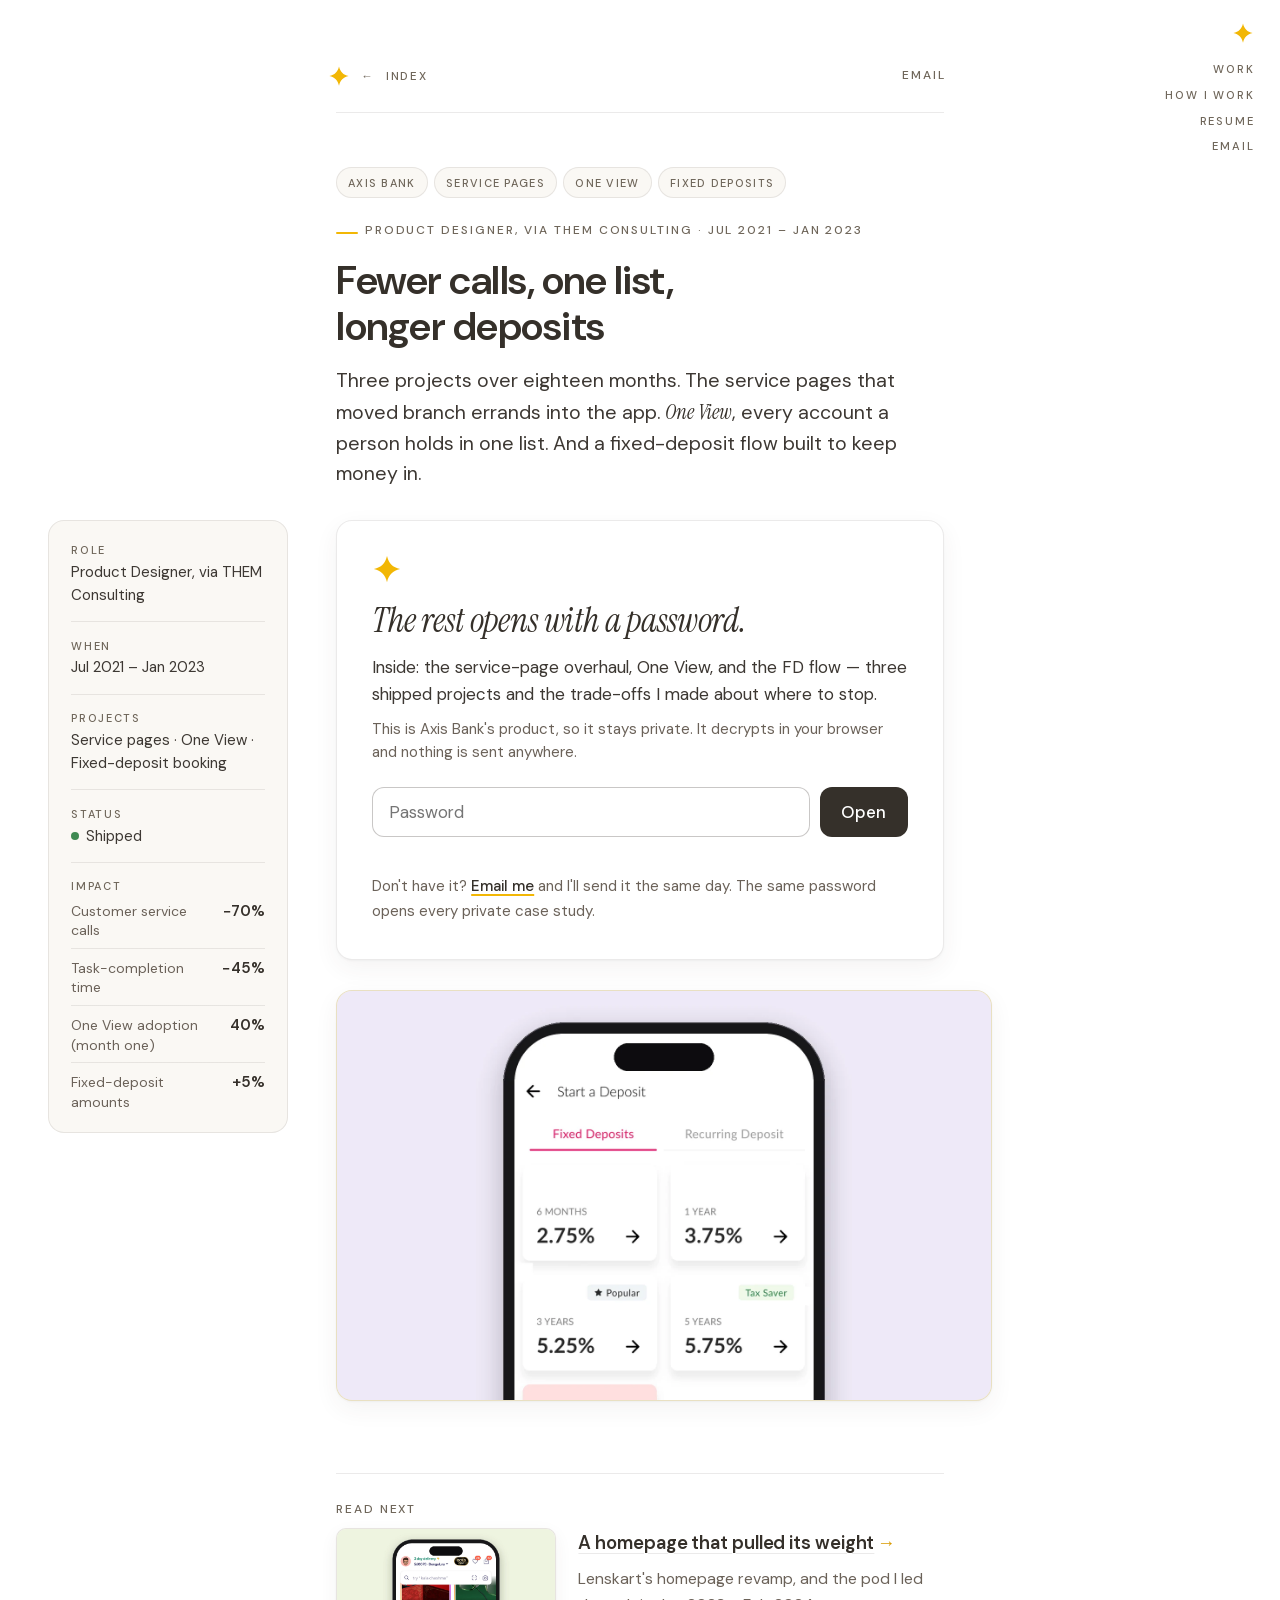
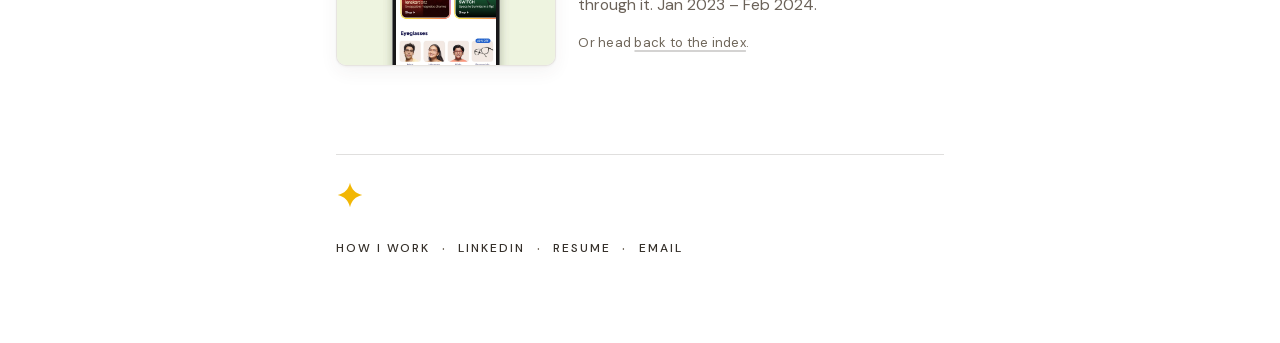
==== axis/index.html @ 560cddb4 "IL TakeCare v7: order problem → map → card → home → testing → outcome; calls and the menu moves as t" ====
<!DOCTYPE html>
<html lang="en" class="locked">
<head>
<meta charset="utf-8">
<meta name="viewport" content="width=device-width, initial-scale=1">
<title>Fewer calls, one list, longer deposits — Avantika Pidiha</title>
<meta name="description" content="Three projects on Axis Bank's mobile app — a case study by Avantika Pidiha. Shared on request.">
<meta name="theme-color" content="#ffffff" media="(prefers-color-scheme: light)">
<meta name="theme-color" content="#17140f" media="(prefers-color-scheme: dark)">
<link rel="canonical" href="https://www.avantikapidiha.com/axis/">
<!-- Gated pages keep noindex for good: private work should never be indexed, snippet or otherwise -->
<meta name="robots" content="noindex, nofollow">
<meta property="og:type" content="article">
<meta property="og:url" content="https://www.avantikapidiha.com/axis/">
<meta property="og:title" content="Fewer calls, one list, longer deposits — Avantika Pidiha">
<meta property="og:description" content="Three projects on Axis Bank's mobile app — a case study by Avantika Pidiha. Shared on request.">
<meta property="og:image" content="https://www.avantikapidiha.com/assets/og.jpg">
<meta property="og:image:width" content="1200">
<meta property="og:image:height" content="630">
<meta property="og:image:type" content="image/jpeg">
<meta property="og:image:alt" content="Avantika Pidiha — Founding Product Designer at OverseeAI">
<meta name="twitter:image" content="https://www.avantikapidiha.com/assets/og.jpg">
<meta name="twitter:image:alt" content="Avantika Pidiha — Founding Product Designer at OverseeAI">
<meta name="twitter:card" content="summary_large_image">
<link rel="icon" type="image/svg+xml" href="../assets/mark.svg">
<link rel="apple-touch-icon" href="../assets/apple-touch-icon.png">
<link rel="manifest" href="../site.webmanifest">
<link rel="preload" href="../fonts/instrumentserif-italic-latin.woff2" as="font" type="font/woff2" crossorigin>
<link rel="preload" href="../fonts/dmsans-var-latin.woff2" as="font" type="font/woff2" crossorigin>
<style>
  @font-face { font-family: 'DM Sans'; font-style: italic; font-weight: 400; font-display: swap; src: url(../fonts/dmsans-italic-var-latin-ext.woff2) format('woff2'); unicode-range: U+0100-02BA, U+02BD-02C5, U+02C7-02CC, U+02CE-02D7, U+02DD-02FF, U+0304, U+0308, U+0329, U+1D00-1DBF, U+1E00-1E9F, U+1EF2-1EFF, U+2020, U+20A0-20AB, U+20AD-20C0, U+2113, U+2C60-2C7F, U+A720-A7FF; }
  @font-face { font-family: 'DM Sans'; font-style: italic; font-weight: 400; font-display: swap; src: url(../fonts/dmsans-italic-var-latin.woff2) format('woff2'); unicode-range: U+0000-00FF, U+0131, U+0152-0153, U+02BB-02BC, U+02C6, U+02DA, U+02DC, U+0304, U+0308, U+0329, U+2000-206F, U+20AC, U+2122, U+2191, U+2193, U+2212, U+2215, U+FEFF, U+FFFD; }
  @font-face { font-family: 'DM Sans'; font-style: normal; font-weight: 400 600; font-display: swap; src: url(../fonts/dmsans-var-latin-ext.woff2) format('woff2'); unicode-range: U+0100-02BA, U+02BD-02C5, U+02C7-02CC, U+02CE-02D7, U+02DD-02FF, U+0304, U+0308, U+0329, U+1D00-1DBF, U+1E00-1E9F, U+1EF2-1EFF, U+2020, U+20A0-20AB, U+20AD-20C0, U+2113, U+2C60-2C7F, U+A720-A7FF; }
  @font-face { font-family: 'DM Sans'; font-style: normal; font-weight: 400 600; font-display: swap; src: url(../fonts/dmsans-var-latin.woff2) format('woff2'); unicode-range: U+0000-00FF, U+0131, U+0152-0153, U+02BB-02BC, U+02C6, U+02DA, U+02DC, U+0304, U+0308, U+0329, U+2000-206F, U+20AC, U+2122, U+2191, U+2193, U+2212, U+2215, U+FEFF, U+FFFD; }
  @font-face { font-family: 'Instrument Serif'; font-style: italic; font-weight: 400; font-display: swap; src: url(../fonts/instrumentserif-italic-latin-ext.woff2) format('woff2'); unicode-range: U+0100-02BA, U+02BD-02C5, U+02C7-02CC, U+02CE-02D7, U+02DD-02FF, U+0304, U+0308, U+0329, U+1D00-1DBF, U+1E00-1E9F, U+1EF2-1EFF, U+2020, U+20A0-20AB, U+20AD-20C0, U+2113, U+2C60-2C7F, U+A720-A7FF; }
  @font-face { font-family: 'Instrument Serif'; font-style: italic; font-weight: 400; font-display: swap; src: url(../fonts/instrumentserif-italic-latin.woff2) format('woff2'); unicode-range: U+0000-00FF, U+0131, U+0152-0153, U+02BB-02BC, U+02C6, U+02DA, U+02DC, U+0304, U+0308, U+0329, U+2000-206F, U+20AC, U+2122, U+2191, U+2193, U+2212, U+2215, U+FEFF, U+FFFD; }
</style>
<style>
  /* ————————————————————————————————
     Case-study page template — one file for every case page.
     Same register as the landing page: white ground, DM Sans
     everywhere, Instrument Serif for the name alone, one yellow
     accent system, mobile-first, a 68rem desktop enhancement
     and an 80rem one that hangs the meta card in the margin.
     Gated pages: <main> arrives encrypted (tools/encrypt-page.mjs)
     and is injected after the password unlocks it. Public pages:
     the same file with the gate stripped at build time.
     ———————————————————————————————— */
  :root {
    --paper:  #ffffff;
    --ink:    #3d3833;   /* 11.6:1 */
    --strong: #35302a;   /* 13.1:1 */
    --soft:   #6b6259;   /* 6.0:1 */
    --faint:  #6f665a;   /* 5.6:1 */
    /* The accent is YELLOW, and yellow is a FILL (2026-09-17). At 1.8:1 on
       white it never carries text and never sits under white text: ink does
       the reading, yellow does the marking. Same tokens as the landing page. */
    --sun:      #f2b705; /* sunflower — marks only: sparkle, rules, underlines, dots */
    --sun-fill: #f7cf3d; /* the fill under an ink label — chips, pointer tag */
    --sun-deep: #d99a00; /* deep end — hovers and small glyphs; still never text */
    --on-sun:   #35302a; /* the label on a yellow fill, in BOTH themes — 8.7:1 */
    --accent:   #35302a; /* link text is ink; the yellow lives in the underline */
    --alert:    #a5371b; /* the one red: a wrong password, a dropped step — 6.3:1 */
    --butter: #fdf4d2;   /* the accent's own wash — the default callout */
    --sage:   #e5f2e0;
    --blush:  #fdeee3;   /* a peach now, not a pink */
    --lavender: #eeeaf8;
    --sand:   #f4efe6;   /* oat (was undefined here; the fourth triad mark used it) */
    --mint:   #e4f4ee;
    --sky:    #e6eef6;
    --hairline: rgb(61 56 51 / 0.16);
    --hairline-soft: rgb(61 56 51 / 0.09);
    /* card surfaces (2026-09-10 UI pass). The reference this was cut against
       puts white cards on a cream ground; the ground here stays white, so the
       relationship is inverted — warm cards on white — which keeps her
       identity and still lets every card read as an object. */
    --surface: #faf8f4;
    --surface-line: rgb(61 56 51 / 0.10);
    --lift: 0 1px 2px rgb(61 56 51 / 0.04), 0 8px 24px rgb(61 56 51 / 0.06);
    --display: "Instrument Serif", "Iowan Old Style", Georgia, serif;
    --measure: 38rem;
    --radius: 16px;
  }
  * { margin: 0; padding: 0; box-sizing: border-box; }
  html { -webkit-text-size-adjust: 100%; text-size-adjust: 100%; scroll-behavior: smooth; }
  body {
    background: var(--paper);
    color: var(--ink);
    font-family: "DM Sans", -apple-system, "Helvetica Neue", Arial, sans-serif;
    font-optical-sizing: auto;
    font-size: 1.0625rem;
    line-height: 1.65;
    font-kerning: normal;
    font-variant-ligatures: common-ligatures;
    hanging-punctuation: first last;
    -webkit-font-smoothing: antialiased;
    text-rendering: optimizeLegibility;
  }
  ::selection { background: #fbe7a1; color: var(--strong); }
  .page { max-width: calc(var(--measure) + 3rem); margin-inline: auto; padding-inline: 1.5rem; }
  p, li, dd, figcaption, blockquote { text-wrap: pretty; }

  a {
    color: var(--accent);
    text-decoration: underline;
    text-decoration-thickness: 2px;
    text-decoration-color: var(--sun);
    text-underline-offset: 0.2em;
    transition: text-decoration-color 150ms ease-out;
  }
  a:hover { text-decoration-color: var(--sun-deep); }
  /* in running prose a link is ink like its sentence, so weight is its second
     cue (the underline alone is 1.8:1); hovering lays a marker band under it */
  #cs p a, #cs li a, #teaser p a { font-weight: 500; border-radius: 2px; transition: text-decoration-color 150ms ease-out, background-color 150ms ease-out; }
  #cs p a:hover, #cs li a:hover, #teaser p a:hover { background-color: var(--butter); }
  :focus-visible { outline: 2px solid var(--ink); outline-offset: 3px; border-radius: 2px; text-decoration: none; }

  /* ——— Top bar: the way back — sparkle mark + a small caps hint ——— */
  .top {
    display: flex; justify-content: space-between; align-items: center; gap: 1rem;
    padding-top: clamp(1.25rem, 4vh, 2.4rem);
    padding-bottom: 0.9rem;
    border-bottom: 1px solid var(--surface-line);
  }
  .home {
    display: inline-flex; align-items: center; gap: 0.7rem;
    padding: 0.65rem 0.5rem 0.65rem 0;   /* 44px tap target on phones */
    margin-left: -0.5rem;                 /* keep visual alignment despite padding */
    color: var(--faint); text-decoration: none;
    font-size: 0.72rem; font-weight: 500; letter-spacing: 0.16em; text-transform: uppercase;
    transition: color 150ms ease-out;
  }
  .home:hover { color: var(--accent); }
  .home .mark { width: 22px; height: 22px; color: var(--sun); display: inline-block; transition: transform 250ms cubic-bezier(0.23, 1, 0.32, 1); }
  .home .mark svg { display: block; width: 100%; height: 100%; }
  .home:hover .mark { transform: rotate(-20deg) scale(1.1); }
  .home .arrow { display: inline-block; transition: transform 200ms cubic-bezier(0.23, 1, 0.32, 1); }
  .home:hover .arrow { transform: translateX(-3px); }
  .caps, .site-nav a, .kicker, dt, .tag, .label {
    font-size: 0.75rem; font-weight: 500; letter-spacing: 0.16em; text-transform: uppercase; color: var(--faint);
  }
  .site-nav { display: flex; align-items: center; column-gap: 0.85rem; flex-wrap: wrap; }
  .site-nav a {
    display: inline-flex; align-items: center; min-height: 44px; padding-inline: 0.3rem;
    margin-inline: -0.3rem calc(-0.3rem - 0.16em);
    text-decoration: underline; text-decoration-color: transparent; text-decoration-thickness: 1px; text-underline-offset: 0.25em;
    color: var(--faint);
  }
  .site-nav a:hover { text-decoration-color: var(--accent); color: var(--accent); }
  .site-nav .sep { color: var(--faint); user-select: none; }

  /* ——— Gate: the door. First thing in the column under the dek, white on the
     paper so it reads as the one actionable object on a locked page. It says
     what's inside, why it's locked, and takes the password — nothing else.
     (Stripped from public builds.) ——— */
  #gate {
    margin: 1.9rem 0 0;
    padding: 2.1rem 2.2rem 2.2rem;
    border: 1px solid var(--surface-line); border-radius: var(--radius);
    background: #fff;
    box-shadow: var(--lift);
    text-align: left;
  }
  #gate .mark { width: 30px; height: 30px; color: var(--sun); display: block; margin-bottom: 1.1rem; }
  #gate .mark svg { display: block; width: 100%; height: 100%; }
  #gate h2 {
    font-family: var(--display);
    font-style: italic;
    font-weight: 400;
    font-size: clamp(1.7rem, 1.15rem + 2.1vw, 2.15rem);
    line-height: 1.08;
    color: var(--strong);
    letter-spacing: -0.005em;
    text-wrap: balance;
  }
  #gate .inside { margin-top: 0.95rem; color: var(--ink); font-size: 1.0625rem; line-height: 1.55; }
  #gate .why { margin-top: 0.7rem; color: var(--soft); font-size: 0.9375rem; line-height: 1.5; }
  #gate form { display: flex; gap: 0.6rem; margin-top: 1.5rem; }
  #gate label { position: absolute; width: 1px; height: 1px; overflow: hidden; clip: rect(0 0 0 0); }
  #gate input {
    flex: 1 1 auto; min-width: 0; min-height: 50px; padding: 0.55rem 1rem;
    font: inherit; color: var(--strong); background: #fff;
    border: 1px solid rgb(61 56 51 / 0.28); border-radius: 12px;
    transition: border-color 150ms ease-out;
  }
  #gate input:hover { border-color: rgb(61 56 51 / 0.45); }
  #gate input:focus-visible { outline: 2px solid var(--ink); outline-offset: 2px; border-color: transparent; }
  #gate input[aria-invalid="true"] { border-color: var(--alert); }
  #gate button {
    min-height: 50px; padding-inline: 1.35rem; border: 0; border-radius: 12px;
    font: inherit; font-weight: 500; color: #fff; background: var(--strong);
    transition: background-color 150ms ease-out, transform 200ms cubic-bezier(0.23, 1, 0.32, 1);
  }
  #gate button:hover { background: var(--sun-fill); color: var(--on-sun); }
  #gate button:active { transform: scale(0.97); }
  #gate button[disabled] { opacity: 0.6; }
  #gate .msg { min-height: 1.4em; margin-top: 0.5rem; font-size: 0.9375rem; color: var(--soft); }
  #gate .msg.err { color: var(--alert); }
  #gate .ask { margin-top: 0.5rem; font-size: 0.9375rem; color: var(--soft); }
  .locked #cs { display: none; }
  html:not(.locked) #gate { display: none; }
  noscript p { margin-top: 1rem; }

  /* ——— Case-study content ——— */
  #cs { margin-top: clamp(2.5rem, 8vh, 4.5rem); }
  .hero .kicker { display: block; margin-bottom: 1rem; }
  .hero h1 {
    font-size: clamp(1.75rem, 1.15rem + 2.6vw, 2.5rem);
    font-weight: 600; line-height: 1.15; letter-spacing: -0.012em; color: var(--strong);
    max-width: 22ch;
  }
  .hero .dek { margin-top: 1.1rem; font-size: 1.15em; line-height: 1.55; }
  .hero .dek + p { margin-top: 0.9rem; }
  .tags { display: flex; flex-wrap: wrap; gap: 0.4rem; margin-bottom: 1rem; }
  .tags .tag {
    display: inline-block; padding: 0.34rem 0.68rem 0.3rem; border-radius: 999px;
    background: var(--surface); border: 1px solid var(--surface-line);
    letter-spacing: 0.12em; font-size: 0.6875rem;
  }

  /* the cover: the same artifact card the landing page links from, so the card
     you clicked becomes the page's header image. 16:10, 1504×940, like every
     other figure on the site. */
  .cover { margin-top: 1.9rem; }
  .cover img {
    display: block; width: 100%; height: auto;
    border-radius: var(--radius); border: 1px solid var(--surface-line);
    background: var(--surface); box-shadow: var(--lift);
  }

  /* the meta card: the reference's sticky card, in our voice. Phone = a 2-col dl
     right under the hero; 80rem+ = hangs in the left margin and sticks. */
  .meta {
    margin-top: 2rem; padding: 1.35rem 1.4rem 1.25rem;
    border: 1px solid var(--surface-line); border-radius: var(--radius);
    display: grid; grid-template-columns: 1fr 1fr; gap: 1.15rem 1.4rem; font-size: 0.9375rem; line-height: 1.5;
    background: var(--surface);
  }
  .meta > div { min-width: 0; }
  .meta dt { margin-bottom: 0.32rem; font-size: 0.6875rem; letter-spacing: 0.15em; }
  .meta dd { color: var(--ink); }
  .meta .wide { grid-column: 1 / -1; }
  .meta .status::before { content: ""; display: inline-block; width: 8px; height: 8px; border-radius: 50%; background: #3f8a52; margin-right: 0.45em; vertical-align: 1px; }
  .meta .status.wip::before { background: var(--sun-deep); }
  @media (prefers-reduced-motion: no-preference) {
    /* a work-in-progress dot that breathes — the only looping animation on
       the site, and only on a page that is genuinely still moving */
    .meta .status.wip::before { animation: wip-pulse 2.6s ease-in-out infinite; }
    @keyframes wip-pulse {
      0%, 100% { transform: scale(1); opacity: 1; }
      50%      { transform: scale(1.15); opacity: 0.6; }
    }
  }
  /* the impact table: hairline rows, label left, value right — the one place
     on a case page where numbers are allowed to line up and be scanned. */
  .meta .impact { display: grid; gap: 0; }
  .meta .impact div {
    display: flex; justify-content: space-between; align-items: baseline; gap: 0.75rem;
    padding: 0.5rem 0; border-bottom: 1px solid var(--surface-line);
  }
  .meta .impact div:first-child { padding-top: 0.15rem; }
  .meta .impact div:last-child { border-bottom: 0; padding-bottom: 0; }
  .meta .impact span { color: var(--soft); font-size: 0.875rem; line-height: 1.4; }
  .meta .impact b { font-weight: 600; color: var(--strong); font-variant-numeric: tabular-nums; white-space: nowrap; }
  .meta ul { list-style: none; padding: 0; }
  .meta li + li { margin-top: 0.15rem; }

  /* the reader's grid: meta beside the body at 80rem+, stacked below it */
  .cs-grid { display: block; }
  .cs-body > section:first-child { margin-top: clamp(2.75rem, 8vh, 4rem); }

  #cs section { position: relative; margin-top: clamp(3rem, 8vh, 4.25rem); }
  #cs section > .label { display: block; margin-bottom: 0.55rem; }
  #cs h2 {
    font-size: 1.35rem; font-weight: 600; line-height: 1.25; letter-spacing: -0.008em; color: var(--strong);
    margin-bottom: 0.9rem; max-width: 30ch; text-wrap: pretty;
  }
  /* the section number sits on a small yellow chip: yellow can't be the numeral, so it is the ground under it */
  #cs h2 .num { display: inline-block; padding: 0.12em 0.42em 0.1em; margin-right: 0.6em; border-radius: 6px; background: var(--sun-fill); color: var(--on-sun); font-size: 0.72em; font-weight: 600; letter-spacing: 0.02em; vertical-align: 0.14em; font-variant-numeric: tabular-nums; }
  #cs h3 { font-size: 1.0625rem; font-weight: 600; color: var(--strong); margin: 1.8rem 0 0.35rem; }
  #cs p + p, #cs ul + p, #cs p + ul, #cs ol + p, #cs p + ol { margin-top: 1em; }
  #cs figure + p, #cs figure + h3, #cs dl + p, #cs .compare + p, #cs .card + p, #cs .triad + p, #cs .flow + p, #cs .quotes + p, #cs .ifthen + p, #cs .funnel + p, #cs .counts + p, #cs .callout + p, #cs .baseline + p, #cs .demo + p { margin-top: 1.6rem; }
  #cs p + .baseline, #cs p + .flow, #cs p + .quotes, #cs p + .ifthen, #cs p + dl, #cs p + .compare { margin-top: 1.4rem; }
  #cs p + .callout { margin-top: 1.6rem; }   /* a p.callout would otherwise take #cs p + p's 1em */
  #cs ul, #cs ol { padding-left: 1.15rem; }
  #cs li + li { margin-top: 0.35em; }
  #cs li::marker { color: var(--faint); }
  #cs strong { font-weight: 600; color: var(--strong); }
  #cs .lead { font-size: 1.15em; line-height: 1.55; color: var(--strong); }

  /* the key insight / the reframe: her blush wash, now a proper card with a
     mark on it, so the one paragraph that owns a cost looks like an object on
     the page rather than a highlighted sentence. */
  .callout {
    position: relative;
    background: var(--butter); border-radius: var(--radius);
    padding: 1.4rem 1.4rem 1.3rem; margin: 1.6rem -0.75rem 0;
    font-size: 1.0625em; line-height: 1.58; color: var(--strong);
  }
  .callout::before {
    content: ""; display: block; width: 32px; height: 32px; margin-bottom: 0.85rem;
    border-radius: 50%; background-color: #fff;
    background-image: url("data:image/svg+xml;utf8,<svg xmlns='http://www.w3.org/2000/svg' viewBox='0 0 24 24'><path d='M12 1.5 C13.4 7.4 16.6 10.6 22.5 12 C16.6 13.4 13.4 16.6 12 22.5 C10.6 16.6 7.4 13.4 1.5 12 C7.4 10.6 10.6 7.4 12 1.5 Z' fill='%23f2b705'/></svg>");
    background-size: 15px 15px; background-position: center; background-repeat: no-repeat;
  }
  .callout.sage { background: var(--sage); }
  .callout.lavender { background: var(--lavender); }
  .callout .label { display: block; margin-bottom: 0.4rem; }
  .callout .who { display: block; margin-top: 0.5rem; font-size: 0.8125rem; color: var(--soft); }

  /* cards: hairline boxes for hypotheses, triads, layers, persona */
  .card { border: 1px solid var(--surface-line); border-radius: var(--radius); padding: 1.2rem 1.3rem; margin-top: 1.4rem; background: var(--surface); }
  .card .label { display: block; margin-bottom: 0.45rem; }
  #cs .card h3 { margin: 0 0 0.4rem; }
  .card p { font-size: 1rem; }
  .card.big p { font-size: 1.15em; line-height: 1.5; color: var(--strong); }
  .card + .card { margin-top: 0.9rem; }
  .triad { display: grid; grid-template-columns: 1fr; gap: 0.9rem; margin-top: 1.4rem; }
  .triad .card { margin-top: 0; }
  .triad .card h3 { font-size: 1rem; }
  .triad .card p { font-size: 0.9375rem; line-height: 1.55; }
  /* the mark is a chip, not a dot: a 28px disc the card hangs off, the same
     move the callout makes one size up */
  .triad .mark {
    display: block; width: 28px; height: 28px; border-radius: 50%;
    background: var(--butter); margin-bottom: 0.8rem;
  }
  .triad .card:nth-child(4n+2) .mark { background: var(--sage); }
  .triad .card:nth-child(4n+3) .mark { background: var(--lavender); }
  .triad .card:nth-child(4n+4) .mark { background: var(--blush); }
  @media (min-width: 48rem) {
    .triad.quad { grid-template-columns: 1fr 1fr; }                                  /* two across */
    .triad.quad .card:last-child:nth-child(odd) { grid-column: 1 / -1; }             /* an odd last card takes the row */
  }

  /* numbers: receipts strip (outcomes) and the funnel (boxed, divided) */
  .receipts, .metrics {
    display: grid; grid-template-columns: repeat(auto-fit, minmax(7.5rem, 1fr)); gap: 1.25rem 1.5rem;
    margin-top: 1.5rem; padding-top: 1.4rem; border-top: 1px solid var(--hairline);
  }
  .receipts .n, .metrics .n, .funnel .n, .counts .n {
    display: block; font-size: 2.125rem; font-weight: 600; line-height: 1.05; letter-spacing: -0.02em; color: var(--strong);
    font-variant-numeric: tabular-nums;
  }
  .receipts .l, .metrics .l, .funnel .l, .counts .l { display: block; margin-top: 0.4rem; font-size: 0.875rem; line-height: 1.4; color: var(--soft); }
  .funnel {
    display: grid; grid-template-columns: 1fr 1fr; margin: 1.4rem 0 0; border: 1px solid var(--hairline-soft); border-radius: var(--radius); overflow: hidden;
  }
  .funnel > div { padding: 1rem 1.1rem; border-right: 1px solid var(--hairline-soft); border-bottom: 1px solid var(--hairline-soft); }
  .funnel > div:nth-child(2n) { border-right: 0; }
  .funnel .n { font-size: 1.75rem; }
  .funnel .sub { display: block; font-size: 0.75rem; color: var(--faint); margin-bottom: 0.3rem; letter-spacing: 0.08em; text-transform: uppercase; }
  .counts { display: grid; grid-template-columns: repeat(auto-fit, minmax(7rem, 1fr)); gap: 1rem 1.5rem; margin-top: 1.4rem; }
  .counts .n { font-size: 1.75rem; }
  .counts .sub { display: block; font-size: 0.8125rem; color: var(--faint); margin-bottom: 0.2rem; }

  /* quotes from research: a hairline rule, tagged ABOVE by the question asked;
     the one dissenting voice gets .against and the red rule */
  .quotes { display: grid; grid-template-columns: 1fr; gap: 1.1rem 2rem; margin-top: 1.4rem; }
  .quotes blockquote { margin: 0; padding-left: 1rem; border-left: 2px solid var(--hairline); background: none; border-radius: 0; }
  .quotes blockquote p { font-size: 0.9375rem; line-height: 1.5; color: var(--ink); }
  .quotes blockquote p::before { content: "“"; color: inherit; }
  .quotes blockquote p::after { content: "”"; color: inherit; }
  .quotes .asked { display: block; margin-bottom: 0.3rem; letter-spacing: 0.12em; }
  .quotes .against { border-left-color: var(--alert); }
  .quotes cite { display: block; margin-top: 0.5rem; font-style: normal; font-size: 0.8125rem; color: var(--soft); }

  /* the problem's input numbers: visibly quieter than outcomes */
  .baseline { display: grid; grid-template-columns: repeat(3, 1fr); gap: 0.75rem 1rem; margin-top: 1.4rem; padding-top: 1rem; border-top: 1px solid var(--hairline); }
  .baseline .cap { grid-column: 1 / -1; }
  .baseline .n { display: block; font-size: 1.5rem; font-weight: 600; line-height: 1.1; letter-spacing: -0.01em; color: var(--soft); font-variant-numeric: tabular-nums; }
  .baseline .l { display: block; margin-top: 0.3rem; font-size: 0.8125rem; line-height: 1.4; color: var(--faint); }
  blockquote.pull { margin: 1.2rem 0 0; padding-left: 1rem; border-left: 3px solid var(--sun); color: var(--ink); }
  blockquote.pull cite { display: block; margin-top: 0.4rem; font-style: normal; font-size: 0.8125rem; color: var(--soft); }

  /* flow chips: a journey as a chain; .drop marks where it broke, .new what the redesign added */
  .flow { margin-top: 1.4rem; padding: 1rem 1.1rem 0.85rem; border: 1px solid var(--hairline-soft); border-radius: var(--radius); }
  .flow + .flow { margin-top: 0.75rem; }
  .flow .head { display: flex; flex-wrap: wrap; justify-content: space-between; gap: 0.2rem 1rem; align-items: baseline; margin-bottom: 0.65rem; }
  .flow .head .label { display: inline; }
  .flow .head b { font-weight: 600; color: var(--strong); font-variant-numeric: tabular-nums; font-size: 0.9375rem; }
  .flow .chain { display: flex; flex-wrap: wrap; align-items: center; gap: 0.4rem 0.35rem; }
  .flow .chip {
    display: inline-block; padding: 0.32rem 0.65rem; border-radius: 999px; background: rgb(61 56 51 / 0.06);
    font-size: 0.875rem; line-height: 1.3; color: var(--ink);
  }
  .flow .chip.drop { background: var(--blush); color: var(--alert); }
  .flow .chip.new { background: var(--sage); color: #2f5f37; }
  .flow .arr { color: rgb(61 56 51 / 0.35); font-size: 0.875rem; }
  .bind { display: inline-flex; align-items: center; gap: inherit; }   /* an arrow and the chip it points at (build.mjs). Inline-flex already keeps the pair on one line; the chip's own text may still wrap on a phone */
  .flow .chip small { font-size: 0.8125rem; color: var(--soft); margin-left: 0.3em; }
  .flow .chain + .chain { margin-top: 0.45rem; }

  /* if/then: the rules the system follows (edge cases made explicit) */
  .ifthen { margin-top: 1.4rem; border: 1px solid var(--hairline-soft); border-radius: var(--radius); overflow: hidden; }
  .ifthen .row { display: grid; grid-template-columns: 1fr; gap: 0.25rem 1rem; padding: 0.8rem 1.1rem; border-bottom: 1px solid var(--hairline-soft); font-size: 0.9375rem; }
  .ifthen .row:last-child { border-bottom: 0; }
  .ifthen .if::before, .ifthen .then::before { font-size: 0.6875rem; font-weight: 500; letter-spacing: 0.14em; color: var(--faint); margin-right: 0.5em; }
  .ifthen .if::before { content: "IF"; }
  .ifthen .then::before { content: "THEN"; }
  .ifthen .then { color: var(--strong); }
  .ifthen .then b { font-weight: 600; color: var(--strong); }
  .ifthen .none { color: var(--faint); font-weight: 400; }

  /* two-column definition rows (success metrics, principles) */
  /* compare: a small labelled table for before/after and round-by-round comparisons.
     Column heads say what each column is, so nothing needs a colour key. */
  .compare { width: 100%; margin-top: 1.4rem; border-collapse: collapse; font-size: 0.9375rem; line-height: 1.4; }
  .compare caption { caption-side: top; text-align: left; font-size: 0.6875rem; letter-spacing: 0.15em; text-transform: uppercase; color: var(--soft); padding-bottom: 0.7rem; }
  .compare th, .compare td { text-align: left; vertical-align: top; padding: 0.6rem 0.9rem 0.6rem 0; border-top: 1px solid var(--hairline-soft); }
  .compare th:last-child, .compare td:last-child { padding-right: 0; }
  .compare thead th { border-top: 0; font-size: 0.8125rem; font-weight: 600; color: var(--strong); padding-top: 0; padding-bottom: 0.5rem; }
  .compare tbody th { font-weight: 400; color: var(--soft); }
  .compare tbody td { color: var(--ink); }
  .compare tbody td:last-child { color: var(--strong); font-weight: 500; }
  .compare tbody tr:last-child > * { border-bottom: 1px solid var(--hairline-soft); }
  .compare small { display: block; color: var(--soft); font-size: 0.8125rem; font-weight: 400; margin-top: 0.1rem; }
  .defs { margin-top: 1.2rem; }
  .defs div { display: grid; grid-template-columns: 7.5rem 1fr; gap: 0.25rem 1rem; padding: 0.6rem 0; border-top: 1px solid var(--hairline-soft); font-size: 0.9875rem; }
  .defs div:last-child { border-bottom: 1px solid var(--hairline-soft); }
  .defs dt { align-self: start; padding-top: 0.2rem; }
  .defs dd { color: var(--ink); }
  .defs.wide div { grid-template-columns: 1fr; }   /* long terms (driver → place) stack on phones */

  .qa h3::before { content: "“"; color: var(--sun-deep); margin-right: 0.1em; }
  .qa h3::after { content: "”"; color: var(--sun-deep); margin-left: 0.1em; }

  /* ——— Mini demos: a pattern you can feel in five seconds ———
     The page source carries MARKUP ONLY (the linter forbids script and style in
     a page fragment). Behaviour lives in the script at the bottom of this file
     and is fully delegated, so a demo works whether it shipped in the HTML or
     arrived after the gate unlocked. */
  .demo {
    margin-top: 1.7rem; border: 1px solid var(--surface-line); border-radius: var(--radius);
    background: var(--surface); overflow: hidden;
  }
  .demo .dhead {
    display: flex; align-items: baseline; justify-content: space-between; gap: 0.2rem 1rem; flex-wrap: wrap;
    padding: 0.8rem 1.15rem; border-bottom: 1px solid var(--surface-line); background: #fff;
  }
  .demo .dhead .label { display: inline; }
  .demo .dhead b { font-weight: 600; font-size: 0.9375rem; color: var(--strong); }
  .demo .dbody { padding: 1.15rem; }
  .demo .dline { font-size: 0.9375rem; line-height: 1.55; color: var(--ink); }
  .demo .dact { display: flex; flex-wrap: wrap; gap: 0.5rem; margin-top: 1rem; }
  .demo .dbtn {
    font: inherit; font-size: 0.875rem; font-weight: 500; line-height: 1.1;
    padding: 0.62rem 0.9rem; border-radius: 10px; border: 1px solid var(--surface-line);
    background: #fff; color: var(--strong); cursor: pointer;
    transition: background-color 140ms ease-out, border-color 140ms ease-out, opacity 140ms ease-out;
  }
  .demo .dbtn:hover { border-color: rgb(61 56 51 / 0.3); }
  .demo .dbtn.primary { background: var(--strong); border-color: var(--strong); color: #fff; }
  .demo .dbtn.primary:hover { background: var(--sun-fill); border-color: var(--sun-fill); color: var(--on-sun); }
  .demo .dbtn.ghost { background: none; border-color: transparent; color: var(--soft); }
  .demo .dbtn[disabled] { opacity: 0.42; cursor: default; }
  .demo .dbtn[disabled]:hover { border-color: var(--surface-line); }
  .demo .dbtn.primary[disabled]:hover { background: var(--strong); border-color: var(--strong); color: var(--paper); }
  .demo .dbtn.ghost[disabled]:hover { background: none; border-color: transparent; }
  .demo .dstate { margin-top: 0.9rem; font-size: 0.8125rem; line-height: 1.5; color: var(--faint); }
  .demo .bar { height: 4px; border-radius: 999px; background: rgb(61 56 51 / 0.1); margin-top: 0.9rem; overflow: hidden; }
  .demo .bar i { display: block; height: 100%; width: 0; background: var(--sun); transition: width 1.4s linear; }
  #cs .demo .drows { list-style: none; padding: 0; margin: 0; }   /* #cs: has to beat the prose list indent (#cs ul) */
  #cs .demo .drows li + li { margin-top: 0; }
  .demo .drows li {
    display: flex; align-items: center; gap: 1rem;
    padding: 0.72rem 1.15rem; border-bottom: 1px solid var(--surface-line);
    transition: background-color 160ms ease-out;
  }
  .demo .drows li:last-child { border-bottom: 0; }
  .demo .dinfo { flex: 1 1 auto; min-width: 0; }
  .demo .drows li > .dbtn { flex: none; }
  .demo .dcell { display: block; font-size: 0.875rem; font-weight: 500; color: var(--strong); }
  .demo .dsig { display: block; margin-top: 0.1rem; font-size: 0.8125rem; color: var(--faint); }
  .demo .dvals { display: block; margin-top: 0.1rem; font-size: 0.8125rem; color: var(--soft); font-variant-numeric: tabular-nums; }
  .demo .drows li.done { background: rgb(61 56 51 / 0.025); }
  .demo .drows li.done .dcell { color: var(--soft); font-weight: 400; }
  .demo .dfoot {
    display: flex; align-items: center; justify-content: space-between; gap: 0.75rem; flex-wrap: wrap;
    padding: 0.85rem 1.15rem; border-top: 1px solid var(--surface-line); background: #fff;
  }
  .demo .dcount { font-size: 0.8125rem; color: var(--faint); font-variant-numeric: tabular-nums; }
  .demo .dfoot .dact { margin-top: 0; }

  /* ——— Figures: the landing page's artifact-card slot ——— */
  .thumbs { margin: 1.8rem 0 0; }
  .thumbs img {
    display: block; width: 100%; height: auto;
    border-radius: var(--radius); border: 1px solid var(--surface-line);
    background: var(--butter);             /* the card's wash shows while the bytes decrypt */
    box-shadow: var(--lift);
  }
  .thumbs .pair { display: grid; grid-auto-flow: column; grid-auto-columns: 1fr; gap: 1rem; }
  /* Figures open full-width on a click: dense screens deserve a closer look.
     One fixed layer on the page's own paper, the image contained inside it,
     Escape or a click closes. Built by the script at the foot of the page. */
  #cs .thumbs img { cursor: zoom-in; }
  #cs .thumbs img:focus-visible { outline: 2px solid var(--ink); outline-offset: 4px; }
  .zoom { position: fixed; inset: 0; z-index: 60; display: grid; place-items: center; padding: clamp(0.75rem, 3vmin, 2rem);
    background: rgb(253 252 250 / 0.96); cursor: zoom-out; opacity: 0; transition: opacity 220ms ease-out; }
  .zoom.on { opacity: 1; }
  .zoom img { max-width: 100%; max-height: 100%; width: auto; height: auto; border-radius: var(--radius); box-shadow: 0 2px 6px rgb(61 56 51 / 0.08), 0 30px 70px rgb(61 56 51 / 0.18);
    transform: scale(0.985); transition: transform 260ms cubic-bezier(0.23, 1, 0.32, 1); }
  .zoom.on img { transform: none; }
  @media (max-width: 40rem) {   /* phones: a text figure at 100% is unreadable, so it opens wide and pans */
    .zoom { place-items: start; overflow: auto; -webkit-overflow-scrolling: touch; padding: 1rem; }
    .zoom img { max-width: none; max-height: none; width: 260vw; }
  }
  .zoom .hint { position: absolute; bottom: 1rem; left: 50%; transform: translateX(-50%); font-size: 0.75rem; letter-spacing: 0.12em; text-transform: uppercase; color: var(--faint); }
  @media (max-width: 40rem) { .zoom .hint { position: fixed; background: var(--paper, #fdfcfa); padding: 0.3rem 0.7rem; border-radius: 999px; } }
  @media (prefers-color-scheme: dark) { .zoom { background: rgb(23 20 15 / 0.96); } }
  .thumbs .pair img { height: 100%; object-fit: cover; }
  /* caption as a line of its own furniture: the tag is a pill, the sentence
     sits under it rather than running on from it */
  .thumbs figcaption, .cover figcaption { margin-top: 0.85rem; font-size: 0.8125rem; line-height: 1.55; color: var(--faint); font-variant-numeric: tabular-nums; }
  .thumbs figcaption .tag, .cover figcaption .tag {
    display: block; width: fit-content; margin: 0 0 0.4rem; padding: 0.28rem 0.6rem 0.24rem;
    border-radius: 999px; background: var(--surface); border: 1px solid var(--surface-line);
    letter-spacing: 0.12em; font-size: 0.6875rem;
  }

  footer {
    margin-top: clamp(3.5rem, 10vh, 5.5rem);
    padding-block: 1.6rem clamp(3rem, 8vh, 5rem);
    border-top: 1px solid var(--hairline);
  }
  footer .mark { display: block; width: 28px; height: 28px; color: var(--sun); margin-bottom: 1.1rem; }
  footer .mark svg { display: block; width: 100%; height: 100%; }
  footer .site-nav a { color: var(--accent); }
  .next { margin-top: 1.4rem; font-size: 0.9375rem; color: var(--soft); }

  /* ——— Right-hand rail: Jenny-style persistent nav on desktop ———
     Fixed to the right margin, scrolls with the reader while the case
     study rolls past. Small caps DM Sans, no backdrop, quiet enough
     that it doesn't fight the images that overhang into the same margin.
     Hidden below 68rem (mobile relies on the top bar + footer). */
  .rail { display: none; }
  @media (min-width: 68rem) {
    .rail {
      display: flex; flex-direction: column; align-items: flex-end; gap: 0.9rem;
      position: fixed; right: clamp(0.9rem, 2.4vw, 1.6rem); top: 1.4rem;
      z-index: 30; pointer-events: none;
    }
    .rail > * { pointer-events: auto; }
    .rail .mark { width: 22px; height: 22px; color: var(--sun); display: block; margin-bottom: 0.35rem; transition: transform 250ms cubic-bezier(0.23, 1, 0.32, 1); }
    .rail .mark svg { display: block; width: 100%; height: 100%; }
    .rail a { text-decoration: none; color: var(--faint); font-size: 0.7rem; font-weight: 500; letter-spacing: 0.16em; text-transform: uppercase; line-height: 1; transition: color 150ms ease-out, transform 220ms cubic-bezier(0.23,1,0.32,1); }
    .rail a:hover { color: var(--accent); transform: translateX(-3px); }
    .rail a[aria-current="page"] { color: var(--strong); }
    .rail .mark-link:hover .mark { transform: rotate(-18deg) scale(1.1); }
    .rail .mark-link:focus-visible { outline: 2px solid var(--ink); outline-offset: 4px; border-radius: 4px; }
  }

  /* ——— Public teaser (hero + cover + meta + one-line body). Visible while the
     page is locked; hidden after unlock so the encrypted payload owns the view. */
  html:not(.locked) #teaser { display: none; }
  #teaser { margin-top: clamp(2rem, 6vh, 3.5rem); }
  /* reading order on a locked page: the door, then a glimpse of what's behind
     it, then the facts. On phones that is a plain stack; the DOM keeps the meta
     first for the unlocked layout, so the stack is reordered here. */
  #teaser .cs-grid { display: flex; flex-direction: column; }
  #teaser .teaser-body { order: 1; margin-top: 0; }
  #teaser .meta { order: 2; }
  #teaser .cover img {
    background: var(--butter); /* wash while the reader waits — matches the artifact card ecosystem */
  }
  @media (min-width: 80rem) {
    /* the facts hang in the left margin beside the door, sticking as you scroll;
       the glimpse overhangs to the right only, like every figure beside the rail */
    #teaser .cs-grid { display: grid; grid-template-columns: 15rem minmax(0, var(--measure)); column-gap: 3rem; margin-left: -18rem; }
    #teaser .meta { order: 0; grid-column: 1; grid-template-columns: 1fr; gap: 0; margin-top: 1.9rem; position: sticky; top: 1.5rem; align-self: start; }
    #teaser .meta > div + div { margin-top: 0.95rem; padding-top: 0.95rem; border-top: 1px solid var(--surface-line); }
    #teaser .meta .wide { grid-column: 1; }
    #teaser .teaser-body { order: 0; grid-column: 2; }
    #teaser .cover { margin-inline: 0 -3rem; }
  }

  /* ——— Desktop enhancement ——— */
  @media (min-width: 48rem) {
    .triad { grid-template-columns: repeat(3, 1fr); }
    .quotes { grid-template-columns: 1fr 1fr; }
    .funnel { grid-template-columns: repeat(4, 1fr); }
    .funnel > div { border-bottom: 0; }
    .funnel > div:nth-child(2n) { border-right: 1px solid var(--hairline-soft); }
    .funnel > div:last-child { border-right: 0; }
    .ifthen .row { grid-template-columns: 1fr 1fr; }
    .defs.wide div { grid-template-columns: 12rem 1fr; }
  }
  @media (min-width: 68rem) {
    .top { padding-top: clamp(2rem, 6vh, 3.5rem); }
    #cs { margin-top: clamp(3rem, 10vh, 5.5rem); }
    .callout { margin-inline: -1.25rem; }
    .cover { margin-inline: -3rem; }
    .thumbs { margin-inline: -4.5rem; }
    .thumbs figcaption { margin-inline: 4.5rem; }
    #cs section { margin-top: clamp(3.5rem, 9vh, 5rem); }
    .meta { grid-template-columns: repeat(4, 1fr); }
    .meta .wide { grid-column: span 2; }
  }
  @media (min-width: 80rem) {
    /* the meta card leaves the column and hangs in the left margin, sticking as you read */
    .cs-grid { display: grid; grid-template-columns: 15rem minmax(0, var(--measure)); column-gap: 3rem; margin-left: -18rem; }
    .meta { grid-template-columns: 1fr; gap: 0; margin-top: 0.35rem; position: sticky; top: 1.5rem; align-self: start; max-height: calc(100vh - 3rem); overflow: auto; overscroll-behavior: contain; scrollbar-width: thin; }
    /* on short screens the card is taller than the view: tighten it so the section list fits */
    @media (max-height: 60rem) {
      .meta > div + div { margin-top: 0.7rem; padding-top: 0.7rem; }
      .toc a { padding-block: 0.24rem; font-size: 0.8125rem; }
      .meta dt { margin-bottom: 0.15rem; }
    }
    .meta .wide { grid-column: 1; }
    /* still taller than the view: no scroll inside the card; it rides with the page instead (script below sets .tall) */
    .meta.tall { position: static; max-height: none; overflow: visible; }
    /* the section list runs in two short columns, so the whole card fits a laptop screen */
    .meta .toc { columns: 2; column-gap: 1rem; }
    .meta .toc a { break-inside: avoid; border-bottom: 0; padding-block: 0.2rem; font-size: 0.8125rem; }
    .meta .toc a:hover, .meta .toc a[aria-current="true"] { padding-left: 0; }   /* no indent in a narrow column: the dot sits in the gutter */
    .meta .toc a[aria-current="true"]::before { left: -0.8rem; }
    /* stacked in the margin, the groups need rules between them or the card
       reads as one long list */
    .meta > div + div { margin-top: 0.95rem; padding-top: 0.95rem; border-top: 1px solid var(--surface-line); }
    #cs .cs-body > section:first-child { margin-top: 0; }   /* #cs: it has to beat #cs section */
    #cs .cs-grid { margin-top: clamp(3.5rem, 9vh, 5rem); }   /* the gap the first section carried, now above the card and the text alike */
    /* with the rail on the left, figures overhang to the right only */
    .thumbs { margin-inline: 0 -4.5rem; }
    .thumbs figcaption { margin-inline: 0 4.5rem; }
  }

  /* ——— Micro-interactions + custom cursor (desktop fine-pointers only) ——— */
  @media (hover: hover) and (pointer: fine) {
    .thumbs img { transition: transform 260ms cubic-bezier(0.23, 1, 0.32, 1), box-shadow 260ms cubic-bezier(0.23, 1, 0.32, 1); }
    .thumbs img:hover { transform: translateY(-5px) scale(1.012); box-shadow: 0 2px 4px rgb(61 56 51 / 0.05), 0 18px 40px rgb(61 56 51 / 0.10); }
    footer .mark { transition: transform 200ms ease-out; }
    footer .mark:hover { animation: wiggle 500ms ease-in-out; }
    .flow .chip { transition: background-color 150ms ease-out; }
    .flow .chip:hover { background: var(--butter); }
    .flow .chip.new:hover { background: #d7ecd5; }
  }
  @keyframes wiggle { 0%, 100% { transform: rotate(0deg); } 30% { transform: rotate(-5deg); } 65% { transform: rotate(4deg); } }
  /* The named pointer. A Figma live-cursor: the arrow plus a yellow name tag
     that trails it, and on a link the tag says what the link will do. The
     system cursor is hidden only once the script is actually running (html.np),
     so a JS-less or reduced-motion visit keeps a real cursor. */
  html.np, html.np a, html.np button, html.np input { cursor: none; }
  .cursor {
    position: fixed; top: 0; left: 0; z-index: 999;
    pointer-events: none; opacity: 0; will-change: transform;
    transition: opacity 180ms ease-out;
  }
  .cursor svg { display: block; width: 18px; height: 23px; filter: drop-shadow(0 1px 2px rgb(61 56 51 / 0.25)); }
  /* The tag only exists over a link, and it says what the link does. Idle,
     the pointer is just the arrow — her name on her own cursor was one label
     too many. */
  .cursor .lbl {
    position: absolute; left: 15px; top: 17px;
    display: none; padding: 0.2rem 0.5rem 0.16rem; border-radius: 7px;
    background: var(--sun-fill); color: var(--on-sun); white-space: nowrap;
    font-size: 0.6875rem; font-weight: 500; letter-spacing: 0.06em;
    box-shadow: 0 1px 3px rgb(61 56 51 / 0.2);
  }
  .cursor.on .lbl { display: block; }

  @media (prefers-reduced-motion: no-preference) {
    .top, #gate, #cs, footer { animation: settle 0.45s ease-out both; }
    #gate, #cs { animation-delay: 0.08s; }
    footer { animation-delay: 0.16s; }
    @keyframes settle { from { opacity: 0; transform: translateY(8px); } to { opacity: 1; transform: none; } }
    #gate.shake { animation: shake 320ms ease-out; }
    @keyframes shake { 0%,100% { transform: none; } 25% { transform: translateX(-4px); } 60% { transform: translateX(3px); } }
  }
  @media (prefers-reduced-motion: reduce) {
    *, *::before, *::after { animation: none !important; transition: none !important; }
  }

  /* ——— Read next: hand-off row at the bottom of every case page.
     Serial reading path through the portfolio; visible in both the
     locked (teaser + gate) and unlocked (full body) flows. */
  .read-next {
    margin-top: clamp(2.5rem, 8vh, 4.5rem);
    padding: 1.6rem 0 0;
    border-top: 1px solid var(--surface-line);
  }
  .read-next .label { display: block; margin-bottom: 0.55rem; }
  .read-next .headline {
    font-size: 1.15rem; font-weight: 600; line-height: 1.35;
    color: var(--strong); margin: 0; letter-spacing: -0.005em;
  }
  .read-next .headline a {
    color: inherit;
    text-decoration-color: var(--surface-line);
    text-decoration-thickness: 1px; text-underline-offset: 0.22em;
    transition: color 150ms ease-out, text-decoration-color 150ms ease-out;
  }
  .read-next .headline a:hover { color: var(--accent); text-decoration-color: var(--accent); }
  .read-next .headline .go {
    display: inline-block; margin-left: 0.15em;
    color: var(--sun-deep); transition: transform 220ms cubic-bezier(0.23,1,0.32,1);
  }
  .read-next .headline a:hover .go { transform: translateX(4px); }
  .read-next .why { margin-top: 0.5rem; font-size: 0.9875rem; color: var(--soft); }
  .read-next .alt { margin-top: 0.85rem; font-size: 0.8125rem; color: var(--faint); letter-spacing: 0.02em; }
  .read-next .alt a { color: var(--faint); text-decoration-color: rgb(61 56 51 / 0.22); }
  .read-next .alt a:hover { color: var(--accent); text-decoration-color: var(--accent); }

  /* ——— Polish pass 2026-09-10 — micro-interactions + design-science
     Small moves that make the page feel considered without adding chrome.
     Every animation is gated by prefers-reduced-motion below. */

  /* Tag pills: subtle hover lift + a warm yellow hairline */
  .tags .tag {
    transition: transform 180ms cubic-bezier(0.23,1,0.32,1),
                border-color 180ms ease-out,
                background-color 180ms ease-out,
                color 180ms ease-out;
  }
  @media (hover: hover) and (pointer: fine) {
    .tags .tag:hover {
      transform: translateY(-1px);
      border-color: rgb(217 154 0 / 0.55);
      background: #fffaea;
      color: var(--strong);
    }
  }

  /* Impact rows: hover state — a faint warm wash + a yellow marker slides in */
  .meta .impact div {
    position: relative;
    padding-inline: 0.5rem;
    margin-inline: -0.5rem;
    border-radius: 6px;
    transition: background-color 180ms ease-out;
    border-bottom: 0;   /* the hairline is drawn inside the padding, so it never overhangs the card or curls at the corners */
    background: linear-gradient(var(--surface-line), var(--surface-line)) no-repeat 0.5rem 100% / calc(100% - 1rem) 1px;
  }
  .meta .impact div:last-child { background-image: none; }
  @media (hover: hover) and (pointer: fine) {
    .meta .impact div:hover { background-color: #fffaea; }
    .meta .impact div::before {
      content: "";
      position: absolute; left: -0.15rem; top: 0.55rem; bottom: 0.55rem;
      width: 2px; border-radius: 2px; background: var(--sun);
      opacity: 0; transform: scaleY(0.3); transform-origin: center;
      transition: opacity 200ms ease-out, transform 220ms cubic-bezier(0.23,1,0.32,1);
    }
    .meta .impact div:hover::before { opacity: 1; transform: scaleY(1); }
  }

  /* Rail aria-current: a yellow dot before the current section */
  @media (min-width: 68rem) {
    .rail a[aria-current="page"] {
      position: relative; padding-right: 0.85rem;
    }
    .rail a[aria-current="page"]::after {
      content: "";
      position: absolute; right: 0; top: 50%;
      width: 6px; height: 6px; margin-top: -3px;
      border-radius: 50%; background: var(--sun);
    }
  }

  /* Read-next: the whole line reads as one target on hover */
  .read-next .headline {
    padding: 0.15rem 0;
    transition: transform 260ms cubic-bezier(0.23,1,0.32,1);
  }
  @media (hover: hover) and (pointer: fine) {
    .read-next:hover .headline .go { color: var(--sun-deep); }
  }

  /* Cover: warm shadow-lift on hover — matches the artifact-card language */
  @media (hover: hover) and (pointer: fine) {
    .cover img {
      transition: transform 320ms cubic-bezier(0.23,1,0.32,1),
                  box-shadow 320ms cubic-bezier(0.23,1,0.32,1);
    }
    .cover:hover img {
      transform: translateY(-3px);
      box-shadow: 0 2px 6px rgb(61 56 51 / 0.06), 0 22px 48px rgb(61 56 51 / 0.10);
    }
  }


  /* Kicker: a small yellow bookend so the label reads as a chapter opener */
  .hero .kicker { display: inline-flex; align-items: baseline; gap: 0.6em; }
  .hero .kicker::before {
    content: "";
    display: inline-block; width: 1.8em; height: 2px; border-radius: 2px;
    background: var(--sun);
    vertical-align: middle;
  }

  /* h1 numeric wrap: the case titles never break awkwardly on a lone digit */
  .hero h1 { text-wrap: balance; }

  /* Anchor landings breathe: any deep link to a section h2 lands 3rem
     below the browser top instead of jammed against it. */
  h2, .hero h1, #cs h2, #teaser .hero h1 { scroll-margin-top: 2.5rem; }


  /* ——— Dark mode: a warm dark, not stark black. All values flip through
     the same tokens the rest of the site reads; components don't change.
     Cover images with baked cream/wash backgrounds stay warm — an
     intentional 'photos on a dark shelf' contrast rather than trying to
     recomp every artifact. ——— */
  @media (prefers-color-scheme: dark) {
    :root {
      --paper:    #17140f;   /* deep warm ground — matches ink family at low value */
      --ink:      #e8e0d0;   /* body — 13.6:1 on ground */
      --strong:   #f5efe0;   /* titles — 16.7:1 */
      --soft:     #b1a897;   /* secondary — 7.6:1 */
      --faint:    #918876;   /* dates & labels — 5.1:1 */
      --sun:      #f7cf3d;   /* on dark, yellow finally has contrast — 11:1 */
      --sun-fill: #f7cf3d;
      --sun-deep: #ffdd66;   /* "deep" means brighter here */
      --accent:   #f5efe0;   /* link text stays the text colour; the underline is the yellow */
      --alert:    #ff9b80;   /* the one red, lifted for the dark ground */
      --butter:   #25200e;   /* deep butter wash */
      --sage:     #1c2b1c;   /* deep sage wash */
      --blush:    #2b1c12;   /* deep peach wash */
      --sand:     #27231b;
      --hairline: rgb(232 224 208 / 0.14);
    }
    ::selection { background: rgb(247 207 61 / 0.3); color: var(--strong); }
    /* small hardcoded-color fixups so the page stays coherent */
  }

  /* Dark-mode case-page tokens (extras on top of the shared block above) */
  @media (prefers-color-scheme: dark) {
    :root {
      --lavender:     #221d2b;
      --mint:         #172319;
      --sky:          #172029;
      --hairline-soft: rgb(232 224 208 / 0.09);
      --surface:      #201c15;
      --surface-line: rgb(232 224 208 / 0.10);
      --lift:         0 1px 2px rgb(0 0 0 / 0.35), 0 10px 26px rgb(0 0 0 / 0.30);
    }
    /* Gate + demo primary button: cream face, dark text (readable) */
    #gate { background: var(--surface); }
    #gate button { color: var(--paper); }
    #gate input { background: rgb(255 255 255 / 0.04); color: var(--strong); border-color: rgb(232 224 208 / 0.22); }
    #gate input:hover { border-color: rgb(232 224 208 / 0.42); }
    .demo .dbtn { background: rgb(255 255 255 / 0.04); color: var(--strong); border-color: var(--surface-line); }
    .demo .dbtn.primary { color: var(--paper); }
    .demo .dhead, .demo .dfoot { background: rgb(255 255 255 / 0.03); }
    /* the callout mark disc keeps its cream face — reads as a coin against
       the deep-blush card */
    .callout::before { background-color: #f5efe0; }
    /* the figures are composed on light washes: take the glare off at night */
    .thumbs img, .cover img, .read-next .thumb img { filter: brightness(0.86); }
    /* the .flow.chip.new is hardcoded sage green — on dark, brighten it a hair */
    .flow .chip.new { background: rgb(154 210 148 / 0.14); color: #a8d097; }
    .flow .chip.new:hover { background: rgb(154 210 148 / 0.22); }
    /* tag pill hover: warm yellow wash instead of the light one */
    .tags .tag:hover { background: rgb(247 207 61 / 0.1); }
    /* impact-row hover flip */
    .meta .impact div:hover { background-color: rgb(247 207 61 / 0.08); }
  }


  /* ——— Back to top: only on phones (desktop has the persistent rail).
     A small warm pill; appears past 50% scroll; scrolls smoothly on tap. */
  .to-top {
    position: fixed; right: 1rem; bottom: 1rem;
    display: none;
    width: 44px; height: 44px; border-radius: 50%;
    background: var(--surface); border: 1px solid var(--surface-line);
    color: var(--strong); text-decoration: none;
    align-items: center; justify-content: center;
    box-shadow: var(--lift);
    opacity: 0; transform: translateY(6px);
    transition: opacity 220ms ease-out, transform 220ms cubic-bezier(0.23,1,0.32,1), border-color 150ms ease-out, color 150ms ease-out;
    z-index: 40;
    font-family: "DM Sans", sans-serif; font-size: 1.15rem; line-height: 1;
  }
  .to-top.show { display: flex; opacity: 1; transform: none; }
  @starting-style { .to-top.show { opacity: 0; transform: translateY(6px); } }   /* display: none to flex skips the transition; this gives the fade its first frame */
  .to-top:hover { border-color: var(--sun-deep); color: var(--strong); }
  .to-top:focus-visible { outline: 2px solid var(--ink); outline-offset: 3px; }
  @media (min-width: 68rem) { .to-top { display: none !important; } }
  @media (prefers-reduced-motion: reduce) {
    .to-top { transition: none; }
  }

  /* TOC inside the meta card: small ordered list of section anchors.
     Sits with the meta on desktop's sticky column so the reader can
     always see where they are in the essay. */
  .toc { display: block; margin-top: 0.5rem; }
  .toc a {
    display: block;
    padding: 0.42rem 0;
    color: var(--soft);
    text-decoration: none;
    font-size: 0.875rem; line-height: 1.35;
    border-bottom: 1px solid var(--surface-line);
    transition: color 150ms ease-out, padding-left 220ms cubic-bezier(0.23,1,0.32,1);
    font-variant-numeric: tabular-nums;
  }
  .toc a:last-child { border-bottom: 0; }
  .toc a:hover { color: var(--accent); padding-left: 0.35rem; }
  .toc a[aria-current="true"] { color: var(--strong); padding-left: 0.85rem; position: relative; }
  .toc a[aria-current="true"]::before { content: ""; position: absolute; left: 0; top: 50%; width: 6px; height: 6px; margin-top: -3px; border-radius: 50%; background: var(--sun); }

  /* Skip-to-content: hidden until keyboard focus, then a warm pill in
     the top-left. First tab on any page should land here. */
  .skip {
    position: absolute;
    left: -9999px; top: 0.75rem; z-index: 1000;
    padding: 0.55rem 0.9rem;
    background: var(--strong); color: var(--paper);
    font-size: 0.8125rem; font-weight: 500; letter-spacing: 0.06em;
    border-radius: 8px; text-decoration: none;
    box-shadow: 0 4px 12px rgb(61 56 51 / 0.18);
  }
  .skip:focus, .skip:focus-visible {
    left: 0.75rem; outline: 2px solid var(--sun); outline-offset: 2px;
  }

  /* Read-next thumbnail: a small card of the next case's cover sits
     to the left of the headline on desktop, above it on phones. */
  .read-next .layout { display: grid; grid-template-columns: 1fr; gap: 1rem; align-items: start; }
  .read-next .thumb { margin: 0; }
  .read-next .thumb img {
    display: block; width: 100%; height: auto;
    border-radius: 10px; border: 1px solid var(--surface-line);
    background: var(--surface);
    box-shadow: 0 1px 2px rgb(61 56 51 / 0.04), 0 6px 18px rgb(61 56 51 / 0.06);
    transition: transform 260ms cubic-bezier(0.23,1,0.32,1), box-shadow 260ms;
    max-width: 220px;
  }
  @media (hover: hover) and (pointer: fine) {
    .read-next a:hover .thumb img {
      transform: translateY(-3px);
      box-shadow: 0 2px 4px rgb(61 56 51 / 0.05), 0 14px 30px rgb(61 56 51 / 0.10);
    }
  }
  @media (min-width: 48rem) {
    .read-next .layout { grid-template-columns: 220px 1fr; gap: 1.4rem; }
  }

  /* Thesis marker: any coined phrase gets the italic serif — the second
     job Instrument Serif does on the site beyond her name. Bumps a hair
     in weight and size so it reads as the coinage it is. */
  .thesis {
    font-family: var(--display);
    font-style: italic;
    font-weight: 400;
    font-size: 1.06em;
    color: var(--strong);
    letter-spacing: -0.005em;
  }

  @media print {
    :root { --paper: #ffffff; }
    body { background: #ffffff; font-size: 10.5pt; line-height: 1.5; }
    /* chrome and hover-only affordances vanish on paper */
    .top, .site-nav, .rail, .to-top, .cursor, #gate, .toc { display: none; }
    .thumbs img, .cover img, .card, .flow, .compare, .quotes blockquote, .baseline, .ifthen, .defs, .read-next, .meta, .hero { break-inside: avoid; }
    .meta { position: static; page-break-inside: avoid; margin-inline: 0; }
    .hero h1 { font-size: 22pt; page-break-after: avoid; }
    .hero .kicker { font-size: 8pt; margin-bottom: 0.6rem; }
    .hero .kicker::before { display: none; }  /* the yellow rule doesn't print */
    .tags { display: none; }                  /* pills read awkwardly on paper */
    .cover img { max-height: 260pt; object-fit: cover; }
    #cs h2 { font-size: 14pt; page-break-after: avoid; }
    .read-next { border-top: 1px solid #ddd; margin-top: 1.5rem; padding-top: 1rem; }
    .read-next .headline { font-size: 12pt; }
    footer { padding-bottom: 0; }
    footer .mark { display: none; }
    a { color: var(--ink); text-decoration-color: rgb(61 56 51 / 0.35); }
    /* external + PDF links expand their href inline so the paper carries the reference */
    main a[href^="http"]::after, footer a[href^="http"]::after,
    #cs a[href^="http"]::after, #teaser a[href^="http"]::after,
    footer a[href$=".pdf"]::after {
      content: " (" attr(href) ")";
      font-size: 0.82em; color: var(--soft); letter-spacing: 0; text-transform: none;
    }
    @page { margin: 1.8cm; }
  }
</style>
<script type="application/ld+json">
{
  "@context": "https://schema.org",
  "@type": "CreativeWork",
  "name": "Fewer calls, one list, longer deposits",
  "description": "Three projects on Axis Bank's mobile app. Service pages redesign cut customer service calls 70% and task-completion time 45%. One View hit 40% adoption in month one. FD booking flow redesign lifted deposit amounts 5%.",
  "url": "https://www.avantikapidiha.com/axis/",
  "author": {
    "@type": "Person",
    "name": "Avantika Pidiha",
    "url": "https://www.avantikapidiha.com/",
    "jobTitle": "Founding Product Designer",
    "worksFor": {
      "@type": "Organization",
      "name": "OverseeAI"
    }
  },
  "datePublished": "2023-01",
  "keywords": [
    "Axis Bank",
    "service pages",
    "One View",
    "fixed deposits",
    "product designer"
  ],
  "image": "https://www.avantikapidiha.com/assets/og.jpg"
}
</script>
</head>
<body>
  <a class="skip" href="#teaser">Skip to content</a>
<div class="page">

  <div class="top" id="top">
    <a class="home" href="../" aria-label="Index, back to Avantika's work">
      <span class="mark" aria-hidden="true"><svg viewBox="0 0 24 24" xmlns="http://www.w3.org/2000/svg" focusable="false"><path d="M12 1.5 C13.4 7.4 16.6 10.6 22.5 12 C16.6 13.4 13.4 16.6 12 22.5 C10.6 16.6 7.4 13.4 1.5 12 C7.4 10.6 10.6 7.4 12 1.5 Z" fill="currentColor"/></svg></span>
      <span class="arrow" aria-hidden="true">←</span><span>Index</span>
    </a>
    <nav class="site-nav" aria-label="Contact">
      <a href="mailto:avantikapidiha28@gmail.com">Email</a>
    </nav>
  </div>

  <nav class="rail" aria-label="Site">
    <a class="mark-link" href="../" aria-label="Home">
      <span class="mark" aria-hidden="true"><svg viewBox="0 0 24 24" xmlns="http://www.w3.org/2000/svg" focusable="false"><path d="M12 1.5 C13.4 7.4 16.6 10.6 22.5 12 C16.6 13.4 13.4 16.6 12 22.5 C10.6 16.6 7.4 13.4 1.5 12 C7.4 10.6 10.6 7.4 12 1.5 Z" fill="currentColor"/></svg></span>
    </a>
    <a href="../#work">Work</a>
    <a href="../process/">How I work</a>
    <a href="../resume.pdf" target="_blank" rel="noopener noreferrer">Resume</a>
    <a href="mailto:avantikapidiha28@gmail.com">Email</a>
  </nav>

  <div id="teaser" tabindex="-1" role="main">
    <div class="hero">
      <div class="tags"><span class="tag">Axis Bank</span><span class="tag">Service pages</span><span class="tag">One View</span><span class="tag">Fixed deposits</span></div>
      <span class="kicker">Product Designer, via THEM Consulting · Jul 2021 – Jan 2023</span>
      <h1>Fewer calls, one&nbsp;list, longer deposits</h1>
      <p class="dek">Three projects over eighteen months. The service pages that moved branch errands into the app. <em class="thesis">One View</em>, every account a person holds in one list. And a fixed-deposit flow built to keep money in.</p>
    </div>
    <div class="cs-grid">
      <aside class="meta" aria-label="At a glance">
        <div><dt>Role</dt><dd>Product Designer, via THEM Consulting</dd></div>
        <div><dt>When</dt><dd><time datetime="2021-07">Jul 2021</time> – <time datetime="2023-01">Jan 2023</time></dd></div>
        <div><dt>Projects</dt><dd>Service pages · One View · Fixed-deposit booking</dd></div>
        <div><dt>Status</dt><dd class="status">Shipped</dd></div>
        <div class="wide"><dt>Impact</dt>
          <div class="impact">
            <div><span>Customer service calls</span><b>−70%</b></div>
            <div><span>Task-completion time</span><b>−45%</b></div>
            <div><span>One View adoption (month one)</span><b>40%</b></div>
            <div><span>Fixed-deposit amounts</span><b>+5%</b></div>
          </div>
        </div>
      </aside>
      <div class="teaser-body">
        <section id="gate" aria-labelledby="gate-h">
          <span class="mark" aria-hidden="true"><svg viewBox="0 0 24 24" xmlns="http://www.w3.org/2000/svg" focusable="false"><path d="M12 1.5 C13.4 7.4 16.6 10.6 22.5 12 C16.6 13.4 13.4 16.6 12 22.5 C10.6 16.6 7.4 13.4 1.5 12 C7.4 10.6 10.6 7.4 12 1.5 Z" fill="currentColor"/></svg></span>
          <h2 id="gate-h">The rest opens with a password.</h2>
          <p class="inside">Inside: the service-page overhaul, One View, and the FD flow — three shipped projects and the trade-offs I made about where to stop.</p>
          <p class="why">This is Axis Bank's product, so it stays private. It decrypts in your browser and nothing is sent anywhere.</p>
          <form id="unlock" autocomplete="off" novalidate>
            <label for="pw">Password</label>
            <input id="pw" type="password" placeholder="Password" autocapitalize="none" spellcheck="false" required>
            <button type="submit">Open</button>
          </form>
          <p class="msg" id="msg" aria-live="polite"></p>
          <p class="ask">Don't have it? <a href="mailto:avantikapidiha28@gmail.com?subject=Fewer%20calls%2C%20one%20list%2C%20longer%20deposits%20case%20study">Email me</a> and I'll send it the same day. The same password opens every private case study.</p>
          <noscript><p>This page decrypts in your browser, so it needs JavaScript switched on. If you have it off on purpose, email me and I'll send the case study directly.</p></noscript>
        </section>
        <figure class="cover">
          <img src="../assets/thumb-axis-oneview.webp?v=10" alt="Axis Bank — Start a Deposit, four tenures as cards with their rates on the face" width="1504" height="940" loading="eager" fetchpriority="high">
        </figure>
      </div>
    </div>
  </div>
  <main id="cs"></main>

  <section class="read-next" aria-label="Read next">
    <span class="label">Read next</span>
    <div class="layout">
      <a href="../lenskart/" class="thumb" tabindex="-1" aria-hidden="true"><img src="../assets/thumb-lenskart.webp?v=10" alt="Lenskart Home cover" width="1504" height="940" loading="lazy"></a>
      <div>
        <p class="headline"><a href="../lenskart/">A homepage that pulled its weight<span class="go" aria-hidden="true">→</span></a></p>
        <p class="why">Lenskart's homepage revamp, and the pod I led through it. Jan 2023 – Feb 2024.</p>
        <p class="alt">Or head <a href="../">back to the index</a>.</p>
      </div>
    </div>
  </section>


  <a class="to-top" href="#top" aria-label="Back to top">↑</a>

  <footer>
    <span class="mark" aria-hidden="true"><svg viewBox="0 0 24 24" xmlns="http://www.w3.org/2000/svg" focusable="false"><path d="M12 1.5 C13.4 7.4 16.6 10.6 22.5 12 C16.6 13.4 13.4 16.6 12 22.5 C10.6 16.6 7.4 13.4 1.5 12 C7.4 10.6 10.6 7.4 12 1.5 Z" fill="currentColor"/></svg></span>
    <nav class="site-nav" aria-label="Footer">
      <a href="../process/">How I work</a>
      <span class="sep" aria-hidden="true">·</span>
      <a href="https://linkedin.com/in/avantikapidiha" target="_blank" rel="noopener noreferrer">LinkedIn</a>
      <span class="sep" aria-hidden="true">·</span>
      <a href="../resume.pdf" target="_blank" rel="noopener noreferrer">Resume</a>
      <span class="sep" aria-hidden="true">·</span>
      <a href="mailto:avantikapidiha28@gmail.com">Email</a>
    </nav>
  </footer>

</div>

<script type="application/json" id="payload">{"v":1,"kdf":"PBKDF2-SHA256","it":310000,"salt":"d+mm5LSLVZkJp4DT4hJG9Q==","html":"ht5xBSPOyAxLseTSjYZfap+txX4ojulw/QoH1AW7lOA3UfUpvkJ8i1/[base64]/CrrpomSiMvp9s3zlDDXCpa7xVtwDbS+h9tarVwFL8hTYlMtuIfOYFF4Nnw3K4yV5RNEqWCzZmvHR/cMx2kVoVSioe1vDWEt5UTEtsFjXLqgXXQ0pJuL4G/ZIDkHrzsoByDpNuhzQKCW+ScaykEE67e6r0wQH8CgdK4rfCVhd/h8TXm8Nfla9oRMKvRq6/vKdXFM+Y4DGbYe8W7hcbos2yMaeSK88Aomr8aCxP5GXjuWHJaGlX2S+IAUWJSkR+cBSXX+Tm6xVUDXuoRVTp6vbdQRoeIsm9ZWNK/HvR4qYEwYGi/jLjNP/QHetFY17QTauqGtUFRv+qxvzy8ByEMiOwX+fOD538aDt3g1QM2Pm8zF8py7N0xnkgp6r9BdFEZPP1ptb9vqKbvraNEXUkcHobBt+utz4kQmlc/O3WdhitSEHmrnEfXnQJ2/VvI2Nt7wg2mIdUdemc/[base64]/A6cgIq0j7VpmW8xPRRkBLjm+0oTRib8qQzYbWUvgLB2uU+iN1vbFnVqj2XdkiUTODG6iPqlN+J58hskbWCfVbRnZ89yVmWu+pNWY6g6kGEzU16soFtsF+egur+lCCUBP2XN9pw69T7Tj5z6f/TB03sHNvyTXddE5+R4fdtaC3ayR+A0ynlMU/wmXhJA82W2U5140Ypm4FfsNpFRMYGMD/FMNasfQ0pqdaOjrHxQK/8ANOxUXdvbq+urkbVdcU+VU3nySKnvIhk0Zyl7ZOntbQxcgSsjr3X/aOU+aDSvhQF4CsaKWUaRoyym7S5NXfbRJxU5TG/mMudDfReO+si+Jm+1hdVYwV1Hh+DDaIlEKqrxPVTw5fDUPh+yu9puteepSyOPK7bqwselhejJx5ioonuQ64iEUfvOX1lZu9ts4mZDOi47sv887+Icqqo4UYdOOuolK1UHkJlAQIgDFDNx4pVOfu/38j93WHDCSlehivFQbiEWiYrqRHuL42zZsaP2wkVXUk0kZsvwp8MYbYy/[base64]/YBRhm1LFC3gKgj7fVApu4vym2uDNFRNMM6LUIriKf0Aplclx7ELbCpkeyio1LgjtZb6nEvYP0vzBJyHQxiLK96M46p6LO90kFSKeo1y/N5UqeAWsy98Q7kXOSotX2tVf0qxO/WUteRP7EOQWXOKBwldQ2R5WWrkQrSN8m0SEtTXi2aOnmvB4mdmijWhTCEx47l+brW242KY6gjz18uCCO/4q0/[base64]/ZiNycYWN9KVNTH+EsFS3k80gyE5/7H3DZOjxzE5EtiGIRql7jxjmk5ij3s6sisdOgQRVb9FqiBLqWcUgjWfTZgpojd9Mn414Ge2JgX0LrRrEkee7lWmBAZTaxkpydymTTaSPdMP6GJyZHDjJntm56S8fL/25Hut999BbP0iyqE/uHIdxzFQuj2lqLvlyvgBGmPP79LRm77CjYuGVDT9kJqVCKSgJ1JY4RNa2/GN5dc6pSg2kqzHVTZWGkzT5zE7U58FBlHrefSqbvoc8Am/jvJoXanK7uYr4g2HaD61/Sfxo6O8qp7ODcRFIvrLP7QmVZuo2RFd5ciXTa4AEG2g0SBU57f8jkllAYVbwEsfczrSvAD+llhT9QUN883zEclmAgNDSE9decveY+H1jGVGhpn3jrYkJ20imqXLLBKlo5noM5pEUhTYjFeXFx1SAw0cIXMD3aWbUzK49A+tEvb5KpTaVhL7ZlqtdLE13n/hpfPkrN6f5i4i6o2woUqb7udx5kjIg0qwmTiWA6npnJyryD8gX0Frm2/mO54qzbSZwXUYe2tb/SoN/bxIU5Z4mTQmq630I2Voq0dA5SrRxIW8ugf1ugWVxd2HegsrVA4iCcEPS2C1N3QspDe9wNSQGjEdh6UY8Gsd+8MY0giidyjQnT3sFrzMVYuPP/fX5SSusM6yuTLmn3f3aF0+UnvHBznSUY4QyYUPmNy4zsJiZpBR2kklMD85YIlfaDX5hQyO3PTTdd2RhZJw51ZU5uU7WC5IhY8hYqZhxRtHXturqXJVDxVrFI5jucYOp7ySbEnXyqo12tTi6pXN7EZ8+RRLhqcFbivNdDlezARvYlYdTHxNnCHP0C1sIm3dtq4UGUrf/TbtAIZ0PHfkSp5jdbIT/dtyTiJdYm9cAuPDgBp9HNxjGRrAIhGZWk8/wajsxuvzTEj1r1yuQ6D2Jo4BMwxz5wr6IcHcLCfn3dlsCsoN2NndVSCuQUvsYltqJvuPmyJCox/Nrr7yV6G9n6612nxL7r4Mj0AEJhgDeqUXsQKLqMVdZEbZ6SIuvrj+DcxRbuH2Cr6B9ihXk1+xHPoHQDD8nBlyCZ/NNI9HYCsEacfLHWdO2tTUClSGeH5wYVTJDAEHtWRi3MEpAmAA0BcO1ZYlB4ze6TEN6VrVVXa9E0Dt3jh4xCZZgP0FvT120ilZ+HOLqKN3oMko12kDPkbVt8hRL9H9Aa8TTjMnEero7SU3NfmqTAgqGyHN/ix12zHTyfDQQurgx6MeIBfedSnvZsd242CDYf0WONqszNnTPESuRBj/zFNE+OY/e2kNZDKf0LmZQiP/tsOuR7lanSHGNWUlcnv/2bjJsZBV4uM/zrueK27xs8Zm+HEmKHYE3ZnlcHGezouiGInT8/Ds3I9gA0rKObgJblb/ldifCDW1s5MsaZUNkgv/8AIaAH7LipzAg+kHMKM4GZtj04c3+FiPKjOE5qf74EStJS9fSvlhOSB86oaedQ17hcftQotax5nXXWul2qayIljHmzbhRnByGyVzKFtqCJiuDQk1DQfqhXjxAXr3GHCb5HCI6pHTgIimgouGt9S7m5fK05ZusmlSJZ7m2Cq/SRueAfQHrTFS9GpbEk7vqEqe+vHanp1IeVUaWVuUaLZEpt7dNSGZMOSttrqDug/ns6phzpXK+x94kqV2ZeWl7/wKjlPGxEHQYAM+qC5/3ZYARs7o0e4vbFlrogmGdjygoaQ7AlRb/6ATVb+ZzSHWLi8qKZrvLtTLJywrAtWHiOgl037wOOVNqz1Ft1PsO4GCejrq/1J7TDJIGE4oQW3IkKf0wAZBPj/Mcu7B+5SLc7Ijy1S8c7ZGqvLCRqz71eVEKuaYQSOrpA608xq1KSOomuNFPrJr4+jA+GmKRY+F3fBgBFJ8YJwmN/CeoC0BvoKOFk5bJDqaRpkErxQtUJkGtY+JFxraZufswmdUxm7L1cfeaxIW7pLEC1YklakEthHPAP34WdYVzOfMZAAZhuqAfZHwROOqaoYStJ7bLWOBnXatyk3hSRBCKXe399R7o0e31aBv0vfVrID95qvUHv1MhuFLfxxhbtLktZNS6H6YD/uKeRNugA+n6mNWzcOoBkwqdQYnmzDctgCfuglXfSpHa+4iD2mQO7gOLCR+AGWPreI2KaIbNusXIA1Zj6R8V4dt2Dmn/Gd4775ZnfbG6tbfRx9XMXoT3Ljg2QlUtoa36lmfqOAhv+ktjVW0XuFpD6D9XuWxOSApbOb4BcpSTpQyOOT3sUCCJaSmVc4rDQ6/oSYhg/yuY7gVQHMCDcPp+ZaF1FS4+IbnnJeAOXMEUFJlMll0VyWTWRliWnrUuXWBSZgDVbb1Ezd4boNUs022LmdgZKSiCr2zTaaDAFP49/JKkyVPCMg0iSp8ENghZ2NcmClu6OLzRsQMWXayzDBA1ZUQpmjhKVBpehuJmIyJSC0m1BFnlNP0+NwVDszUw24j8SSzkLReLk6X6BAyYoPC2MGnqWurCA1usM+T9eJQ/SlJIqRvufsUr/Ct8kBAYfrk96GGJhdZLjYAGIZsWN6mgyNLjX6d9eYMe1jT9BhNnvEhJvfswczmIzRCWMq/e/dzQ0Pj+aiwSZvJAD18qA8zwu/Jid45GqjHPzL2vg+1Q3fEzjVvHHw0w9p5jQWxIHmwYU9CBXYcrMvuGVuBqeLyik156J0ylSmYOg48MAHR1cuvKA7qMfja5ymu9MNx5Ylkuun/s1+NkbnarCCV1mefHZf1H+9m0dVJvBpxR2f0BRYS1v2IZHj1ZL3NVCLqws0zVcugBIJocvEP/wf8fkjmdqSp9G8HECFRD+5z01fwoNwXW6qeegGZldAe9gPfs6n2biS/9GFi5oOFJdZwSNWfpBC7mIjcftxH7xbByjixhKuReROjq/8OjlZV6B/Azf40+5b2UJiCIAVI9WWRwoa7PWPjfTTU9INyb07y4hXk/EMpwklj3GMfw/1HLoBmmukuDbXHBpc6j9ddq6jt1vcEqB8u49k3vN13mxpWHKv0cNXNBM08UXs0YBVx/hAbvNK49nuQHd4VdxOF0chitN6/8hwlmN+cggX8PG/64UWQlq2IwK2hLezMiIfz/jTPldKumVT4ggb87/oq8ZzJvqLC7aOk68DVbp/BYxTLVUHX2kWQmlhKd7LRvAhVDLcTtmNe14YhbMtMthM0IKCGFxRZjI5jzi9AJC+k1f+Td01Sc1nHPcitIXYxdyCsSZM3Rb2JQdFvDOKcp/J/ML+/2HcBCfgJxFt69lcJKT7HK3lDncuc4F+t58NH6u3j0ixSCkBeT2pBLaflMzhZCNCXELiBL5ygiKFbuggThuhq/kMhb7RIK21mWLmYyXW8dMbFN7IjpapORdLamMzC+NVwWlDGEX5zkjZdeYPCDo4DwKsCsbeAB+lO2u+CyLOOwA/hl683eRj4DrEo2/bUqQj7Co3xZQ9IXafMffdG/4OJqlKTcI2rlr2NWqydBvnasg+/7UrDm2j6n0fVlLLMGfye+fcaPuFLW7GTzXDVpKSS91PCQR+64ugxKIiIp2om1ALqPSR4tWdr1zCfOYjat+HukIlSr6THT7cgZkgreMFGsIXWEN3Mnv2Q2HeW62lMX0smTvaAj36Pf1hnMTUnixxaHCpgeID96RkE8F+m5kwefTNyDx7Nu0fA3ePn/IkEBXyW9eiz7wej/6ykF65ARVYRV0WmqxSZj9wQfnTVPxH/CSsJc5NOnBlAzvfeL0EvB8rWaBAkqbbtra4aRxyXb7az/CJtq5Rg92RSJINfX4RQrwZE4QfhEUaxCZV3GtR7WzJlMSW8pbl+1Wo8j1KA7pDZ3QtG6ZbMr7A6KSJc19yJcwqv2SJaTeHenWBkIk4cnxGfdi93TMfXkfO5akmPCMrwomdlYVFdaaNnYM5YEIhWKFKLhAYzLFI8Hx3ofGcEJ4/Gh2KS0+Kt/5t8R4L6HmsAo7TmyNiQybCXYPsQj8miK1bT+yng3gtwkGqJe5RZ+vQHYUhhEVVs4bOpNbzeD7wjI3NePapH7AXuxTIy695DD4BCIPSTY+iZcuzYQnGxbuw0effHv/JDeJ0OlNpz1hZ5a5FN9IYAVQUO/[base64]/OyqwOYaRfoonEA9czVmqQOdIMSIIqYxKbdYujeHkbq89rk5+tqvkPfX0W47+Oim1LeDhzp8pnu0eJ1+OdW3o8xmOasJi7gLgk2aoOHqlx/NxoaZ3puWJB8ekm0bknrqy1DnLdbJJABIQB6LNw+VMOVEPz2NC1Bh6MgUehurOSHlXKUnAVAZFkxhH3WN1kuG2+8SEeG3kcAbiOWKN3S+AryCSOXy+GCXdmbs2T/oOrq1t8nMEWsiVen4cqBVzT2wUf3CkUEXnpaVJpRVACNk5cdQFXgrc2q0SthQz96i4tg9r0ElTifBQp7ZfLLwgHgPeE9C/v0pHeJgdVYmQu4PuZos0krK00c2g/1XP384voRZI9wMYgakzxU7MXH5+V6QYIaVyp1WkqwtZ2gxRfVn/B6kjP6JSvzo/eKBWVreZYOD8HWWghFPfOuztZw8o5RHRimZf2eo02FFrMKDoz3Ou3ynyTun7OWDk6YXuhJcLy41S+Q3Mr6x1Z73QesenaW0xDud1JI8bjouDESuGhh7VMbgsrmwdVg38zsepbbQGd1PqU20FHRbUdaCABjwejOBb/[base64]/l7K3Dc3YDummsd3q+JDCSq1dWhBWcgOKhBf/0mN5DPdk/jH9pwmN+wvmBR5nTdSl0TU0gz5RPO7hcplrECbjffyzUxyj0oCktX6iUySJVxNQ5G6ZoiOjVJuGQLoTWcn0fKWiM/C9dUUXelEQy1p2xarz/6B68y93V0gK4q8AsvT8+iHUVZK+4UG57Pci7v0r91B5cGSV5+r6sSJx3VQ7Jr8AXZVGuxeZ4eA79KmnD6mqs5E3Ap1oD2YakXpi5CkNqLRWop2d264vqO+0K7/f2Gj6leNSYuzdU/MfE8VhFVqLc1R6IHfQaW808zUDQr4TmJjcVQjcM8jW7ZnXqSvxOq1cy/BU3rZ0EFR9D/UTlL9PzetDCOaxRjSc4wr0bJDynQGmX9dCpaeTX4K0iy4bfpoGyRWWRGRKs/a05CH/+Us5AilBxP4XOTiNcbQFLf2k9wo8V6ZAlkaFH3x2KCz9XHcEQRTMnAQ5TMq6rogf+4PTXjxRUB3gVo+aBgxxqO8YPNN1NpZBy3LLZZDqAzUVHossuU2QugT768Fcn952ho9ltqHIqo/Q+j0QwHycl3WA7QP6JRvx1wLnZ9OF16y2mdVzkuXb5F7xwsrTJ+C4z8HH2BaZv5tP66FS/u4fzi2IGrSkrIWxzniGeuEad6D04hT2nJRSo5+f2u1WnOj/KCKl/e4yUsgGSG8HBxBk6eLxWkPxXGMXOPs9sDIh20+XYVq/7+osVeHOOwN6fp62mCjKQ2WgoTC9BSiqX3MZDtFcC+arZ70P6zYsq62tvLPGtzOHh3xIkxzUAmQ5GNJkuPnbMw6z07zQtQD6nnVVQqZZ7t0OQALlwAop0Db1HfumOi7D7bugkZ/KvMpn6JcAc7E6EOisfHHQFQAvr5bcv/F5qxTXmun6YAPAcbwiM/qDzW4guvVeQP24PMsOobXpUfS7A423IUZMyfcRBBFZs8Cclw2EvejCn/egOKgpraM/s+d5uHWx8jMr18KAhepxkCFrwGc6nMi0DQ/K56sLFfDkr2+fvIStUmQF2cwyBFKNC+rz2rH//wTJ4VzrO6h5BYISjsQd/[base64]/RUt6OGrdrzZmPg3ZK2V7+OSSXmhHKhcAurBXg84sXFLnWLi3DU88FurCMpW2JVL49yC27c1nT7L31CcAZpzV07vRkIqr3v2kf0Jj3QPuhJrZMgtr01lrLK/eBmLo++f+G/u3+x5/Lzy1AEVPF6DUpcVrxwnVMiPHaYlHGezVg45aLeijnZP5QhWW9WP5CizI97+Z4h3pKHwlfBNnAuRHorhYCmKRSIUVFPB+yDLRYcewXYIFYOfO2bowpoDdG5GZcVnNG1o4A9G3c5VQ7ukNP/NMV9ctdK9PeeR6vApoXf7KyxvbR4o+7g4tll1UkoqEaRJ5zvfpK+bmdICax4oF+CmFAp9FFRttq4zF8wdk1Mhv3mBUeJZbiUV1UUtbMxKLVaBhsqSEtBKIRP+XmCcOhCWbzk8uY4mx976pfzmG4B9VakzTioMyaki/w0od1BCAw41ZMk2kFZsoIfrYGeTI5iFDdNAIycDUQ4/gvC/ySr+xdI6ujrjqFYKwEzmkBtQ+8Avt2FJzEn5w8PSTuYnmDG1HRJvkESq9e/[base64]/pVK3uS8Lcfy8qEP8j1o6CNHkSKpU81Bzpf8Z7eQRKmxnH+b6s2Xhm5ejMULmLYL2p1U+oHRjrvorRsTYD6BnJVA9szjHTwsXM8SteKHvXr9k6VehWXsaAFpxrk9RH1vrJoJH++xPcuICurqbZYswPlwiviHFLqZHYGuj5vkaXo8zjIr70MZ0jAay69qe/f6OYGVdqz8Y5vx9REfruenS0Gn3/erxtNrIO5rSLdOKmIyyOb8IUSqVAuyGR9oVqPU9k/GJ4VlmNg2nZcH28aZ7LrnlWWyWS3/ZmwCW+5TBkeuDKaVj+/RoeF7ZVzdmWe266+WT7sSGnVjP0iU6udQMUusj1jU7GS0fXZoUfQkS3gE9f10qDjw+98Osl+ZHFc5x5b0TcEINsoU9/mbJroYhitOqo6upjDn47QMmatWW/7FbteMseVDZw/f9pbQ3AOe5YC1kQ+ZEAyZbIpZt+2Y+cBvYwdhKzc8OHkIVL/LLllYowcsn7xu/Sp6obZhuuZQeRS3saLVJsvFRbeVZtVH3KQGEjWgQh+lF8G/JCUqbhZHwHRzngwx/LXggmeD+2pMfKKDBi9jixZuSxFLVhTIuNmd6k+9uELFFuHumktv+GGRe8E6+AeuZ1YPiTPrU7D9bupxwnBDYckRLoog8AxxzqQ9J/ENSmezQIaCLLTmmDWrghj9gJdfqzLTXhparblHx741BdJI9tybEaHsnpMa/BaRjSHUBpKiwLYe0wlfR7UDkh/cgOTJXSjnNdG9Wu6ujr4WqEwsjA8rtxJRxy0EHNpZnuRHsYGSaicdGDOgdhsrjMYMXH0EZUVO/EVKmo/XkdO3yOQnV1AbbQcyYEM9I6BL7HroMgDBBlJuxC6niM1DXVRTrZW9IPVMtrW9H4FW1klT3mW4THbAbVttw8vm/rU8mdXoayE7td9bTzEp4jdAirZZRR6KEweDbV06w5nnsXwElqgz4eJpSm08besuBJD3H3fRHg4jkNCtCbmUCl/URgCBp0MY7IUr2mKgLgQQ9goB90U3NFQptt3yS1L4u45PCzgqgzOLLHue4Pvokvws8oOnteay4bAXQw7p2E3wOYOw1LYWtT3b6pD1Hx9i0ljsIrMqUr7jk0XHMlKq/JXKRuLy5UMKw5Kv6g6VToTBGHQ2tqXc88XfrmvoVBA5oRVrWftIV1W7+5Ui/ftDi+aM5gak0lCUkyhAl4J2vdaac4mfxzdtt8Thh28UwAiCYD4VStNkMihVFzFLQHdrCAN5mP8PPejYf0z5K+mXDnrtdkLeae+YPVst34OP8JB2r5yTy8xW3lufpOpZ4Upl1Ba9pdpFbwCM4NukuRE9d+hr6EZ9MsCk0aH0/T1qHM3wor0ba/z5K9dTymdbkeCmtzPjcy/zpP6lzBd0dOPPzCoUHz2ZWAJpywaY9BNHTf65Wfj/U8ZD9VS5LLaeAn1e9UJcN0NO/rDOQ1T6fF8247bUigiGFTtdqfZykNeOEM7L8SuL3yqLcgw4Mt6xiRphAjT+R6RfbyaDRkN++8sXr5LZxl5Snc67Yvd4dwNTpZXXG1r6wppEow9yksCJIKVVqMtsM0bHOn2OVz5mf+04czvf8tsevld8VUrTgZx0UdWLLGz8qLalnPEzUdMGCI73yQs/vEycJhiGcT37HKAv/6GN2Ej2NBsndxQ/3ZJ/ejg/gre9bt3su9FVCQ2RdV+r"}</script>
<script>
/* Unlock: PBKDF2-SHA256 → AES-256-GCM, all WebCrypto, all client-side.
   The HTML and every image are separate ciphertexts under one key. */
(() => {
  const root = document.documentElement;
  const payloadEl = document.getElementById('payload');
  const gate = document.getElementById('gate');
  const form = document.getElementById('unlock');
  const pw = document.getElementById('pw');
  const msg = document.getElementById('msg');
  const cs = document.getElementById('cs');
  if (!payloadEl) return;                       // public / preview build: content is already in place
  const p = JSON.parse(payloadEl.textContent);
  const b64 = s => Uint8Array.from(atob(s), c => c.charCodeAt(0));
  const KEY = 'case-pass';

  async function deriveKey(password) {
    const base = await crypto.subtle.importKey('raw', new TextEncoder().encode(password), 'PBKDF2', false, ['deriveKey']);
    return crypto.subtle.deriveKey(
      { name: 'PBKDF2', hash: 'SHA-256', salt: b64(p.salt), iterations: p.it },
      base, { name: 'AES-GCM', length: 256 }, false, ['decrypt']);
  }
  const open = (key, bytes) => crypto.subtle.decrypt({ name: 'AES-GCM', iv: bytes.slice(0, 12) }, key, bytes.slice(12));

  async function reveal(key) {
    const html = new TextDecoder().decode(await open(key, b64(p.html)));
    cs.innerHTML = html;
    root.classList.remove('locked');
    document.title = (cs.querySelector('h1')?.textContent || "Fewer calls, one list, longer deposits") + ' — Avantika Pidiha';
    for (const img of cs.querySelectorAll('img[data-enc]')) {
      fetch(img.dataset.enc).then(r => r.arrayBuffer())
        .then(buf => open(key, new Uint8Array(buf)))
        .then(clear => { img.src = URL.createObjectURL(new Blob([clear], { type: img.dataset.type || 'image/png' })); })
        .catch(() => { img.alt = (img.alt || 'Image') + ' (could not load)'; });
    }
  }

  let inflight = false;
  async function attempt(password, quiet) {
    if (!crypto.subtle) { msg.textContent = 'This browser can\'t decrypt the page (it needs a secure context).'; msg.className = 'msg err'; return; }
    if (inflight || !root.classList.contains('locked')) return;
    inflight = true;
    form.querySelector('button').disabled = true;
    if (!quiet) { msg.textContent = 'Opening…'; msg.className = 'msg'; }
    try {
      const key = await deriveKey(password);
      await reveal(key);
      try { localStorage.setItem(KEY, password); } catch (e) {}
    } catch (e) {
      if (quiet) { try { localStorage.removeItem(KEY); } catch (e2) {} }   // a remembered password that no longer works is forgotten
      if (!quiet) {
        msg.textContent = 'That password didn\'t work.'; msg.className = 'msg err';
        pw.setAttribute('aria-invalid', 'true'); pw.select();
        gate.classList.remove('shake'); void gate.offsetWidth; gate.classList.add('shake');
      }
    } finally { form.querySelector('button').disabled = false; inflight = false; }
  }

  form.addEventListener('submit', e => { e.preventDefault(); if (pw.value) attempt(pw.value, false); });
  pw.addEventListener('input', () => { pw.removeAttribute('aria-invalid'); if (msg.classList.contains('err')) { msg.textContent = ''; msg.className = 'msg'; } });
  try { const saved = localStorage.getItem(KEY); if (saved) attempt(saved, true); } catch (e) {}
})();

/* Mini demos. Markup lives in the page source; the behaviour is here and fully
   delegated, so a demo works whether it shipped in the HTML or arrived after
   the gate unlocked. State is read off the DOM, so there is nothing to init. */
(() => {
  const txt = (el, s) => { if (el) el.textContent = s; };
  document.addEventListener('click', e => {
    const btn = e.target.closest('.demo [data-act]');
    if (!btn || btn.disabled) return;
    const demo = btn.closest('.demo');
    const act = btn.dataset.act;

    if (demo.dataset.demo === 'consent') {
      const state = demo.querySelector('.dstate');
      const fill = demo.querySelector('.bar i');
      const go = demo.querySelector('[data-act="go"]');
      if (act === 'go') {
        go.disabled = true;
        txt(state, 'Extracting. This is the only part the machine does on its own.');
        if (fill) requestAnimationFrame(() => { fill.style.width = '100%'; });
        clearTimeout(demo._t);
        demo._t = setTimeout(() => txt(state, 'Twelve tables extracted. Five cells flagged for a decision.'), 1500);
      } else if (act === 'reset') {
        clearTimeout(demo._t);
        go.disabled = false;
        if (fill) { fill.style.transition = 'none'; fill.style.width = '0'; requestAnimationFrame(() => { fill.style.transition = ''; }); }
        txt(state, 'Waiting for you. Nothing has run yet.');
      }
      return;
    }

    if (demo.dataset.demo === 'lock') {
      const rows = [...demo.querySelectorAll('.drows li')];
      const count = demo.querySelector('.dcount');
      const certify = demo.querySelector('[data-act="certify"]');
      const sync = () => {
        const n = rows.filter(r => r.classList.contains('done')).length;
        txt(count, n + ' of ' + rows.length + ' decided');
        certify.disabled = n < rows.length;
        certify.textContent = 'Certify table';
      };
      if (act === 'decide') {
        btn.closest('li').classList.add('done');
        btn.textContent = 'Decided';
        btn.disabled = true;
        sync();
      } else if (act === 'certify') {
        certify.textContent = 'Certified';
        certify.disabled = true;
        txt(count, 'Every flagged factor now carries a decision with a name on it.');
      } else if (act === 'reset') {
        rows.forEach(r => {
          r.classList.remove('done');
          const b = r.querySelector('.dbtn');
          b.disabled = false;
          b.textContent = b.dataset.label || 'Resolve';
        });
        sync();
      }
    }
  });
})();

/* The named pointer — a Figma live-cursor: the arrow plus a yellow tag that
   trails it. On a link the tag says what the link does. Link detection is
   delegated, so links that arrive after unlock get their verb too. The system
   cursor is only hidden (html.np) once this is actually running. */
(() => {
  if (!matchMedia('(hover: hover) and (pointer: fine)').matches) return;
  if (matchMedia('(prefers-reduced-motion: reduce)').matches) return;
  const el = document.createElement('div');
  el.className = 'cursor';
  el.setAttribute('aria-hidden', 'true');
  el.innerHTML = '<svg viewBox="0 0 14 18"><path d="M6.15 12.87 H5.96 L5.82 13 L1 17.38 V1.7 L12.28 12.87 Z" fill="#f7cf3d" stroke="#35302a" stroke-width="1.2" stroke-linejoin="round"/></svg><span class="lbl"></span>';
  const lbl = el.querySelector('.lbl');
  document.body.appendChild(el);
  document.documentElement.classList.add('np');
  /* The arrow IS the pointer (the real one is hidden), so it moves on the event
     itself: no easing, no catch-up frames. An eased follow read as lag. */
  let seen = false;
  addEventListener('pointermove', e => { el.style.transform = `translate3d(${e.clientX}px, ${e.clientY}px, 0)`; if (!seen) { seen = true; el.style.opacity = 1; } }, { passive: true });
  document.documentElement.addEventListener('mouseleave', () => { el.style.opacity = 0; });
  document.documentElement.addEventListener('mouseenter', () => { if (seen) el.style.opacity = 1; });
  const verb = node => {
    if (node.tagName === 'BUTTON') return node.closest('.demo') ? 'try' : 'open';
    const h = node.getAttribute('href') || '';
    if (h.startsWith('mailto:')) return 'email';
    if (/\.pdf($|\?)/i.test(h)) return 'resume';
    if (/^https?:/i.test(h)) return 'visit';
    if (h === '../' || h === './' || h === '/') return 'back';
    return 'read';
  };
  document.addEventListener('mouseover', e => {
    const node = e.target.closest('a, button');
    if (node) lbl.textContent = verb(node);
    el.classList.toggle('on', !!node);
  });
})();

/* Figure zoom: a click on any in-page figure (not the cover, not a link)
   opens it in a fixed layer on the paper; Escape, a click, or a scroll-wheel
   nudge closes it. Delegated, so figures that arrive after unlock work. */
(() => {
  let layer = null, opener = null;
  const close = () => {
    if (!layer) return;
    const l = layer; layer = null;
    l.classList.remove('on');
    setTimeout(() => l.remove(), 240);
    document.documentElement.style.overflow = '';
  };
  document.addEventListener('click', e => {
    if (layer) { close(); return; }
    const img = e.target.closest('#cs .thumbs img');
    const src = img && (img.currentSrc || img.src);
    if (!img || img.closest('a') || !src) return;
    opener = img;
    layer = document.createElement('div');
    layer.className = 'zoom'; layer.setAttribute('role', 'dialog'); layer.setAttribute('aria-label', img.alt || 'Figure');
    const big = new Image(); big.src = src; big.alt = img.alt || '';
    const hint = document.createElement('span'); hint.className = 'hint'; hint.textContent = matchMedia('(hover: hover) and (pointer: fine)').matches ? 'Esc to close' : (matchMedia('(max-width: 40rem)').matches ? 'Drag to pan · tap to close' : 'Tap to close');
    layer.append(big, hint); document.body.appendChild(layer);
    layer.tabIndex = -1; layer.setAttribute('aria-modal', 'true'); layer.focus({ preventScroll: true });   // keyboard and screen-reader focus follow the figure into the layer
    document.documentElement.style.overflow = 'hidden';
    void layer.offsetWidth;                    // commit the initial state, then transition
    layer.classList.add('on');
  });
  document.addEventListener('keydown', e => {
    if (e.key === 'Escape') { const back = opener; close(); if (back) back.focus(); return; }
    if ((e.key === 'Enter' || e.key === ' ') && e.target.matches && e.target.matches('#cs .thumbs img[tabindex]')) { e.preventDefault(); e.target.click(); }
  });
  /* keyboard: every zoomable figure is a button; runs now and again after unlock */
  const arm = () => document.querySelectorAll('#cs .thumbs img').forEach(i => {
    if (i.closest('a') || i.hasAttribute('tabindex')) return;
    i.tabIndex = 0; i.setAttribute('role', 'button'); i.setAttribute('aria-label', (i.alt || 'Figure').replace(/\.\s*$/, '') + '. Opens larger.');
  });
  arm();
  const cs = document.getElementById('cs');
  if (cs && 'MutationObserver' in window) new MutationObserver(arm).observe(cs, { childList: true, subtree: true });
})();
</script>
<script>
/* Impact-row reveal — a staged scroll-into-view. Adds html.reveals so the
   CSS knows to hide rows before they animate in; without JS or IO the rows
   stay visible. Reduced-motion opts out entirely. Delegated so late-arriving
   rows (post-unlock) get observed too. */
(() => {
  if (!('IntersectionObserver' in window)) return;
  if (matchMedia('(prefers-reduced-motion: reduce)').matches) return;
  document.documentElement.classList.add('reveals');
  const io = new IntersectionObserver(entries => {
    for (const e of entries) {
      if (!e.isIntersecting) continue;
      e.target.classList.add('in');
      io.unobserve(e.target);
    }
  }, { threshold: 0.3, rootMargin: '0px 0px -6% 0px' });
  const observe = root => (root || document).querySelectorAll('.meta .impact div:not(.in)').forEach(el => io.observe(el));
  observe();
  const cs = document.getElementById('cs');
  if (cs) new MutationObserver(() => observe(cs)).observe(cs, { childList: true, subtree: true });
})();
</script>
<script>
/* Hover-prefetch — the reader looks at a link, we quietly warm the next
   page's HTML. First click lands instantly. Skips external, mailto, PDF,
   and same-page anchors; only fires once per href. */
(() => {
  if (!('connection' in navigator) || navigator.connection.saveData) return;
  const seen = new Set();
  const prefetch = href => {
    if (seen.has(href)) return;
    seen.add(href);
    const link = document.createElement('link');
    link.rel = 'prefetch';
    link.as = 'document';
    link.href = href;
    document.head.appendChild(link);
  };
  document.addEventListener('mouseover', e => {
    const a = e.target.closest('a[href]');
    if (!a) return;
    const href = a.getAttribute('href');
    if (!href || href.startsWith('#') || href.startsWith('mailto:') || href.startsWith('tel:')) return;
    if (/^https?:/i.test(href)) return;
    if (/\.pdf($|\?)/i.test(href)) return;
    prefetch(href);
  }, { passive: true, capture: true });
})();
</script>
<script>
/* Skip link: on a gated page it targets the teaser, which is hidden once the
   page unlocks; from then on the case study itself is where the content starts. */
(() => {
  const skip = document.querySelector('.skip');
  if (!skip) return;
  skip.addEventListener('click', () => {
    if (document.documentElement.classList.contains('locked')) return;
    const cs = document.getElementById('cs');
    if (cs && !cs.hasAttribute('tabindex')) cs.tabIndex = -1;
    skip.setAttribute('href', '#cs');
  });
})();

/* In this piece: the section you are reading is marked in the list. */
(() => {
  const links = [...document.querySelectorAll('.toc a[href^="#"]')];
  if (!links.length || !('IntersectionObserver' in window)) return;
  const map = new Map();
  const watch = () => links.forEach(a => { const s = document.getElementById(a.hash.slice(1)); if (s && !map.has(s)) { map.set(s, a); io.observe(s); } });
  const io = new IntersectionObserver(es => {
    for (const e of es) if (e.isIntersecting) { links.forEach(l => l.removeAttribute('aria-current')); map.get(e.target).setAttribute('aria-current', 'true'); }
  }, { rootMargin: '-35% 0px -60% 0px' });
  addEventListener('scroll', () => {   // the last section is often too short to cross the band: at the foot of the page, it's the current one
    if (innerHeight + scrollY < document.documentElement.scrollHeight - 4) return;
    links.forEach(l => l.removeAttribute('aria-current')); links[links.length - 1].setAttribute('aria-current', 'true');
  }, { passive: true });
  watch();
  new MutationObserver(watch).observe(document.getElementById('cs') || document.body, { childList: true });   // sections that arrive after unlock
})();

/* The margin card never scrolls inside itself: if it's taller than the view, it stops sticking (.tall). */
(() => {
  const fit = () => document.querySelectorAll('#cs aside.meta').forEach(m => {
    m.classList.remove('tall');
    if (getComputedStyle(m).position === 'sticky' && m.scrollHeight > m.clientHeight + 2) m.classList.add('tall');
  });
  const ro = 'ResizeObserver' in window ? new ResizeObserver(() => fit()) : null;   // web fonts and the unlock grow the card after load
  const watch = () => { fit(); if (ro) document.querySelectorAll('#cs aside.meta > *').forEach(c => ro.observe(c)); };
  watch(); addEventListener('resize', fit); addEventListener('load', fit);
  new MutationObserver(watch).observe(document.getElementById('cs') || document.body, { childList: true });   // the card that arrives after unlock
})();

/* Back to top — appears past half-viewport scroll on mobile; smooth-scroll
   on tap. Guarded by prefers-reduced-motion for instant jump. */
(() => {
  const btn = document.querySelector('.to-top');
  if (!btn) return;
  let ticking = false, last = window.scrollY;
  const check = () => {
    ticking = false;
    const y = window.scrollY;
    // past half a screen AND heading up: reading down, the button would sit on the text
    btn.classList.toggle('show', y > window.innerHeight * 0.5 && y < last - 4);
    if (Math.abs(y - last) > 4) last = y;
  };
  addEventListener('scroll', () => {
    if (ticking) return;
    ticking = true; requestAnimationFrame(check);
  }, { passive: true });
  btn.addEventListener('click', e => {
    e.preventDefault();
    const smooth = !matchMedia('(prefers-reduced-motion: reduce)').matches;
    window.scrollTo({ top: 0, behavior: smooth ? 'smooth' : 'auto' });
  });
})();
</script>
</body>
</html>
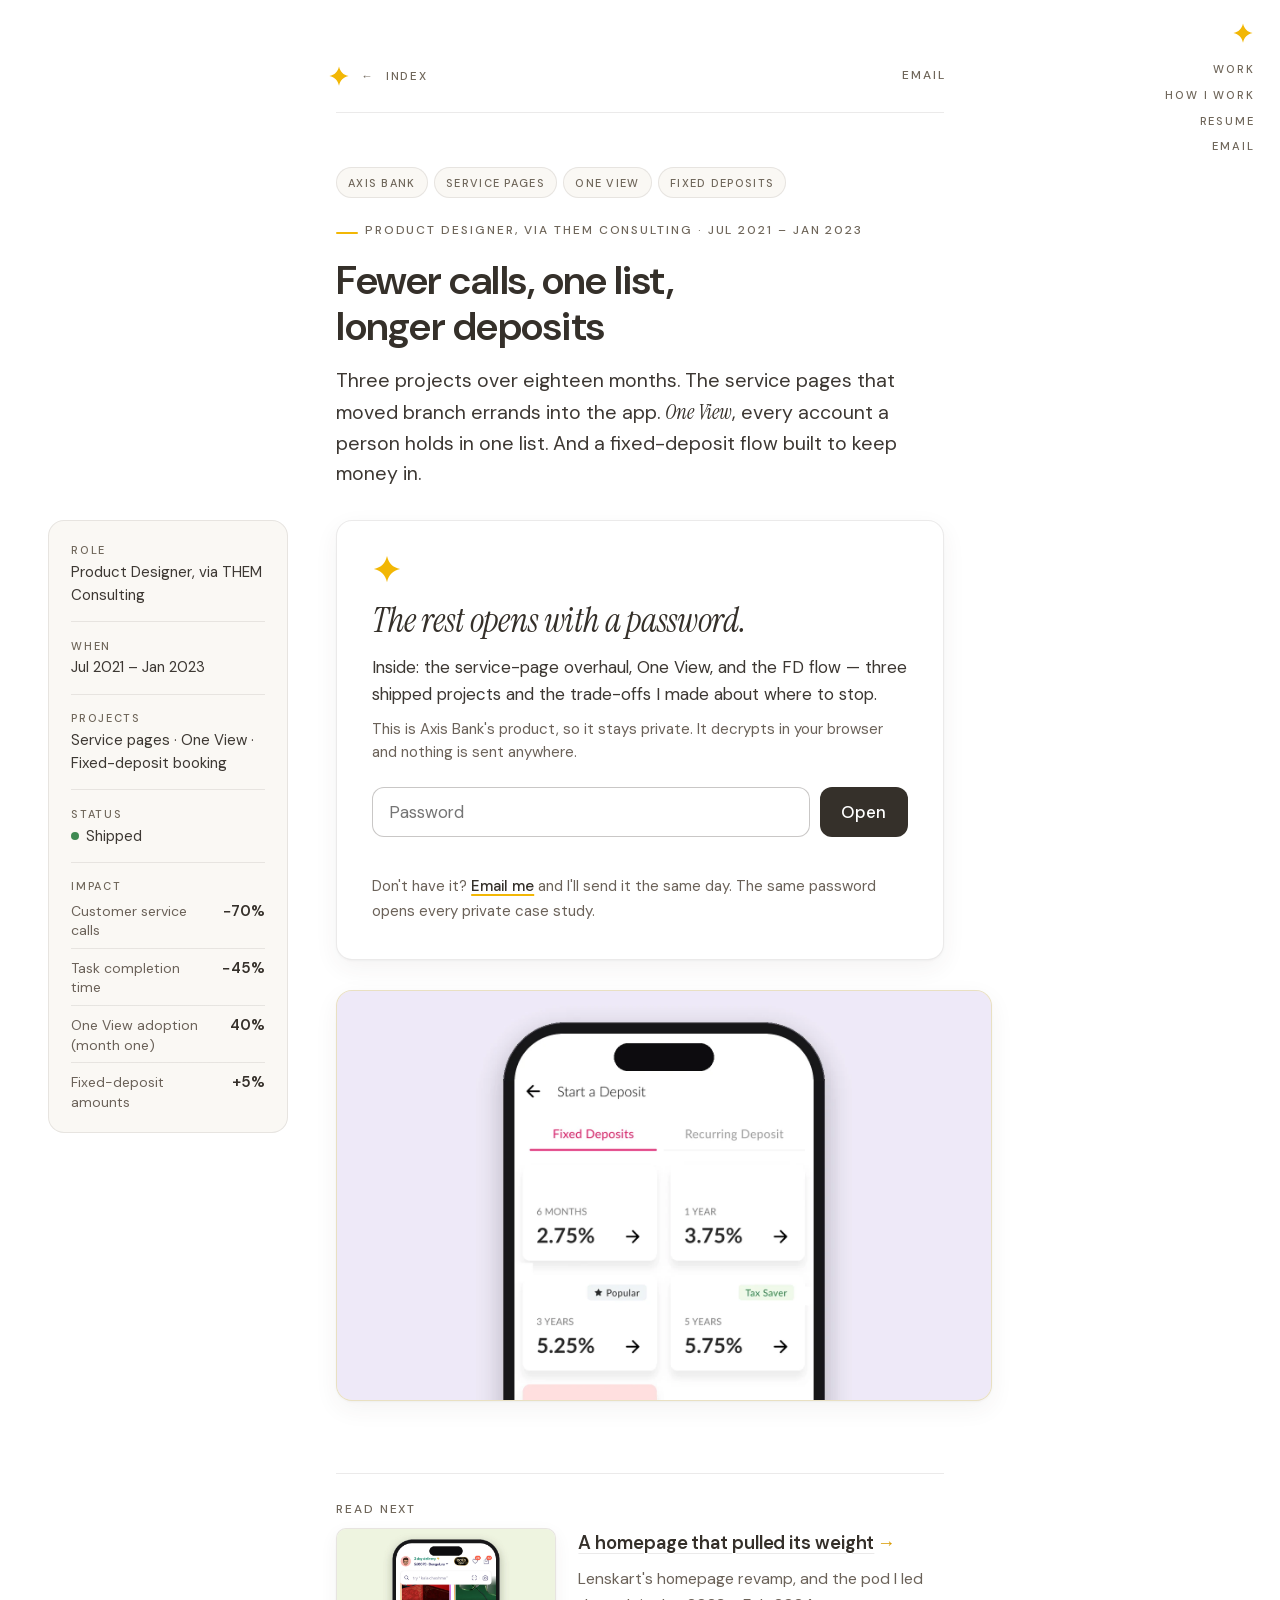
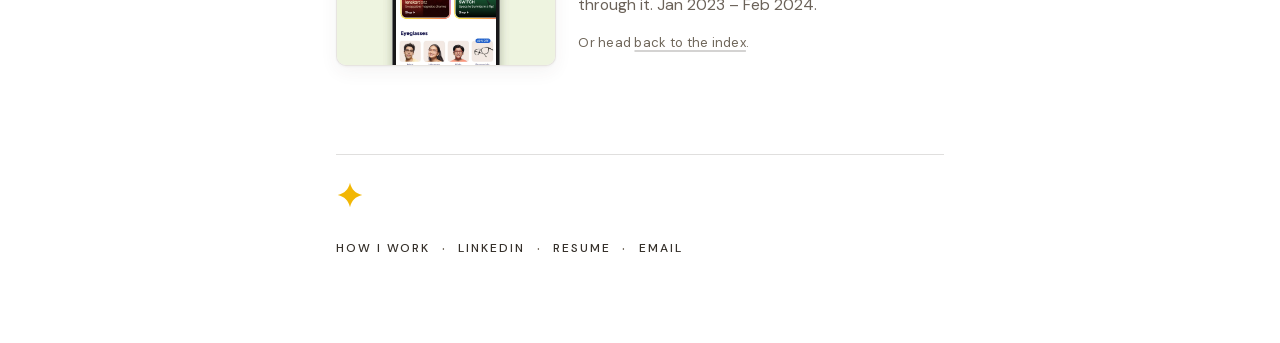
==== commit 58353c32: "Polish pass across the five gated case studies Every claim now rests on the resume or her own files." ====
--- a/axis/index.html
+++ b/axis/index.html
@@ -113,6 +113,9 @@
      cue (the underline alone is 1.8:1); hovering lays a marker band under it */
   #cs p a, #cs li a, #teaser p a { font-weight: 500; border-radius: 2px; transition: text-decoration-color 150ms ease-out, background-color 150ms ease-out; }
   #cs p a:hover, #cs li a:hover, #teaser p a:hover { background-color: var(--butter); }
+  /* an inline marker band for one sentence in running prose; the ink stays the
+     sentence's own, only the ground changes, and it wraps cleanly across lines */
+  #cs p mark { background: var(--butter); color: inherit; padding: 0.08em 0.18em; margin: 0 -0.18em; border-radius: 3px; -webkit-box-decoration-break: clone; box-decoration-break: clone; }
   :focus-visible { outline: 2px solid var(--ink); outline-offset: 3px; border-radius: 2px; text-decoration: none; }
 
   /* ——— Top bar: the way back — sparkle mark + a small caps hint ——— */
@@ -610,11 +613,11 @@
     .meta .wide { grid-column: 1; }
     /* still taller than the view: no scroll inside the card; it rides with the page instead (script below sets .tall) */
     .meta.tall { position: static; max-height: none; overflow: visible; }
-    /* the section list runs in two short columns, so the whole card fits a laptop screen */
-    .meta .toc { columns: 2; column-gap: 1rem; }
-    .meta .toc a { break-inside: avoid; border-bottom: 0; padding-block: 0.2rem; font-size: 0.8125rem; }
-    .meta .toc a:hover, .meta .toc a[aria-current="true"] { padding-left: 0; }   /* no indent in a narrow column: the dot sits in the gutter */
-    .meta .toc a[aria-current="true"]::before { left: -0.8rem; }
+    /* .toc.two: a page with short section names can run its list in two columns, so the whole card fits a laptop screen */
+    .meta .toc.two { columns: 2; column-gap: 1rem; }
+    .meta .toc.two a { break-inside: avoid; border-bottom: 0; padding-block: 0.2rem; font-size: 0.8125rem; }
+    .meta .toc.two a:hover, .meta .toc.two a[aria-current="true"] { padding-left: 0; }   /* no indent in a narrow column: the dot sits in the gutter */
+    .meta .toc.two a[aria-current="true"]::before { left: -0.8rem; }
     /* stacked in the margin, the groups need rules between them or the card
        reads as one long list */
     .meta > div + div { margin-top: 0.95rem; padding-top: 0.95rem; border-top: 1px solid var(--surface-line); }
@@ -1046,7 +1049,7 @@
         <div class="wide"><dt>Impact</dt>
           <div class="impact">
             <div><span>Customer service calls</span><b>−70%</b></div>
-            <div><span>Task-completion time</span><b>−45%</b></div>
+            <div><span>Task completion time</span><b>−45%</b></div>
             <div><span>One View adoption (month one)</span><b>40%</b></div>
             <div><span>Fixed-deposit amounts</span><b>+5%</b></div>
           </div>
@@ -1105,7 +1108,7 @@
 
 </div>
 
-<script type="application/json" id="payload">{"v":1,"kdf":"PBKDF2-SHA256","it":310000,"salt":"d+mm5LSLVZkJp4DT4hJG9Q==","html":"ht5xBSPOyAxLseTSjYZfap+txX4ojulw/QoH1AW7lOA3UfUpvkJ8i1/[base64]/CrrpomSiMvp9s3zlDDXCpa7xVtwDbS+h9tarVwFL8hTYlMtuIfOYFF4Nnw3K4yV5RNEqWCzZmvHR/cMx2kVoVSioe1vDWEt5UTEtsFjXLqgXXQ0pJuL4G/ZIDkHrzsoByDpNuhzQKCW+ScaykEE67e6r0wQH8CgdK4rfCVhd/h8TXm8Nfla9oRMKvRq6/vKdXFM+Y4DGbYe8W7hcbos2yMaeSK88Aomr8aCxP5GXjuWHJaGlX2S+IAUWJSkR+cBSXX+Tm6xVUDXuoRVTp6vbdQRoeIsm9ZWNK/HvR4qYEwYGi/jLjNP/QHetFY17QTauqGtUFRv+qxvzy8ByEMiOwX+fOD538aDt3g1QM2Pm8zF8py7N0xnkgp6r9BdFEZPP1ptb9vqKbvraNEXUkcHobBt+utz4kQmlc/O3WdhitSEHmrnEfXnQJ2/VvI2Nt7wg2mIdUdemc/[base64]/A6cgIq0j7VpmW8xPRRkBLjm+0oTRib8qQzYbWUvgLB2uU+iN1vbFnVqj2XdkiUTODG6iPqlN+J58hskbWCfVbRnZ89yVmWu+pNWY6g6kGEzU16soFtsF+egur+lCCUBP2XN9pw69T7Tj5z6f/TB03sHNvyTXddE5+R4fdtaC3ayR+A0ynlMU/wmXhJA82W2U5140Ypm4FfsNpFRMYGMD/FMNasfQ0pqdaOjrHxQK/8ANOxUXdvbq+urkbVdcU+VU3nySKnvIhk0Zyl7ZOntbQxcgSsjr3X/aOU+aDSvhQF4CsaKWUaRoyym7S5NXfbRJxU5TG/mMudDfReO+si+Jm+1hdVYwV1Hh+DDaIlEKqrxPVTw5fDUPh+yu9puteepSyOPK7bqwselhejJx5ioonuQ64iEUfvOX1lZu9ts4mZDOi47sv887+Icqqo4UYdOOuolK1UHkJlAQIgDFDNx4pVOfu/38j93WHDCSlehivFQbiEWiYrqRHuL42zZsaP2wkVXUk0kZsvwp8MYbYy/[base64]/YBRhm1LFC3gKgj7fVApu4vym2uDNFRNMM6LUIriKf0Aplclx7ELbCpkeyio1LgjtZb6nEvYP0vzBJyHQxiLK96M46p6LO90kFSKeo1y/N5UqeAWsy98Q7kXOSotX2tVf0qxO/WUteRP7EOQWXOKBwldQ2R5WWrkQrSN8m0SEtTXi2aOnmvB4mdmijWhTCEx47l+brW242KY6gjz18uCCO/4q0/[base64]/ZiNycYWN9KVNTH+EsFS3k80gyE5/7H3DZOjxzE5EtiGIRql7jxjmk5ij3s6sisdOgQRVb9FqiBLqWcUgjWfTZgpojd9Mn414Ge2JgX0LrRrEkee7lWmBAZTaxkpydymTTaSPdMP6GJyZHDjJntm56S8fL/25Hut999BbP0iyqE/uHIdxzFQuj2lqLvlyvgBGmPP79LRm77CjYuGVDT9kJqVCKSgJ1JY4RNa2/GN5dc6pSg2kqzHVTZWGkzT5zE7U58FBlHrefSqbvoc8Am/jvJoXanK7uYr4g2HaD61/Sfxo6O8qp7ODcRFIvrLP7QmVZuo2RFd5ciXTa4AEG2g0SBU57f8jkllAYVbwEsfczrSvAD+llhT9QUN883zEclmAgNDSE9decveY+H1jGVGhpn3jrYkJ20imqXLLBKlo5noM5pEUhTYjFeXFx1SAw0cIXMD3aWbUzK49A+tEvb5KpTaVhL7ZlqtdLE13n/hpfPkrN6f5i4i6o2woUqb7udx5kjIg0qwmTiWA6npnJyryD8gX0Frm2/mO54qzbSZwXUYe2tb/SoN/bxIU5Z4mTQmq630I2Voq0dA5SrRxIW8ugf1ugWVxd2HegsrVA4iCcEPS2C1N3QspDe9wNSQGjEdh6UY8Gsd+8MY0giidyjQnT3sFrzMVYuPP/fX5SSusM6yuTLmn3f3aF0+UnvHBznSUY4QyYUPmNy4zsJiZpBR2kklMD85YIlfaDX5hQyO3PTTdd2RhZJw51ZU5uU7WC5IhY8hYqZhxRtHXturqXJVDxVrFI5jucYOp7ySbEnXyqo12tTi6pXN7EZ8+RRLhqcFbivNdDlezARvYlYdTHxNnCHP0C1sIm3dtq4UGUrf/TbtAIZ0PHfkSp5jdbIT/dtyTiJdYm9cAuPDgBp9HNxjGRrAIhGZWk8/wajsxuvzTEj1r1yuQ6D2Jo4BMwxz5wr6IcHcLCfn3dlsCsoN2NndVSCuQUvsYltqJvuPmyJCox/Nrr7yV6G9n6612nxL7r4Mj0AEJhgDeqUXsQKLqMVdZEbZ6SIuvrj+DcxRbuH2Cr6B9ihXk1+xHPoHQDD8nBlyCZ/NNI9HYCsEacfLHWdO2tTUClSGeH5wYVTJDAEHtWRi3MEpAmAA0BcO1ZYlB4ze6TEN6VrVVXa9E0Dt3jh4xCZZgP0FvT120ilZ+HOLqKN3oMko12kDPkbVt8hRL9H9Aa8TTjMnEero7SU3NfmqTAgqGyHN/ix12zHTyfDQQurgx6MeIBfedSnvZsd242CDYf0WONqszNnTPESuRBj/zFNE+OY/e2kNZDKf0LmZQiP/tsOuR7lanSHGNWUlcnv/2bjJsZBV4uM/zrueK27xs8Zm+HEmKHYE3ZnlcHGezouiGInT8/Ds3I9gA0rKObgJblb/ldifCDW1s5MsaZUNkgv/8AIaAH7LipzAg+kHMKM4GZtj04c3+FiPKjOE5qf74EStJS9fSvlhOSB86oaedQ17hcftQotax5nXXWul2qayIljHmzbhRnByGyVzKFtqCJiuDQk1DQfqhXjxAXr3GHCb5HCI6pHTgIimgouGt9S7m5fK05ZusmlSJZ7m2Cq/SRueAfQHrTFS9GpbEk7vqEqe+vHanp1IeVUaWVuUaLZEpt7dNSGZMOSttrqDug/ns6phzpXK+x94kqV2ZeWl7/wKjlPGxEHQYAM+qC5/3ZYARs7o0e4vbFlrogmGdjygoaQ7AlRb/6ATVb+ZzSHWLi8qKZrvLtTLJywrAtWHiOgl037wOOVNqz1Ft1PsO4GCejrq/1J7TDJIGE4oQW3IkKf0wAZBPj/Mcu7B+5SLc7Ijy1S8c7ZGqvLCRqz71eVEKuaYQSOrpA608xq1KSOomuNFPrJr4+jA+GmKRY+F3fBgBFJ8YJwmN/CeoC0BvoKOFk5bJDqaRpkErxQtUJkGtY+JFxraZufswmdUxm7L1cfeaxIW7pLEC1YklakEthHPAP34WdYVzOfMZAAZhuqAfZHwROOqaoYStJ7bLWOBnXatyk3hSRBCKXe399R7o0e31aBv0vfVrID95qvUHv1MhuFLfxxhbtLktZNS6H6YD/uKeRNugA+n6mNWzcOoBkwqdQYnmzDctgCfuglXfSpHa+4iD2mQO7gOLCR+AGWPreI2KaIbNusXIA1Zj6R8V4dt2Dmn/Gd4775ZnfbG6tbfRx9XMXoT3Ljg2QlUtoa36lmfqOAhv+ktjVW0XuFpD6D9XuWxOSApbOb4BcpSTpQyOOT3sUCCJaSmVc4rDQ6/oSYhg/yuY7gVQHMCDcPp+ZaF1FS4+IbnnJeAOXMEUFJlMll0VyWTWRliWnrUuXWBSZgDVbb1Ezd4boNUs022LmdgZKSiCr2zTaaDAFP49/JKkyVPCMg0iSp8ENghZ2NcmClu6OLzRsQMWXayzDBA1ZUQpmjhKVBpehuJmIyJSC0m1BFnlNP0+NwVDszUw24j8SSzkLReLk6X6BAyYoPC2MGnqWurCA1usM+T9eJQ/SlJIqRvufsUr/Ct8kBAYfrk96GGJhdZLjYAGIZsWN6mgyNLjX6d9eYMe1jT9BhNnvEhJvfswczmIzRCWMq/e/dzQ0Pj+aiwSZvJAD18qA8zwu/Jid45GqjHPzL2vg+1Q3fEzjVvHHw0w9p5jQWxIHmwYU9CBXYcrMvuGVuBqeLyik156J0ylSmYOg48MAHR1cuvKA7qMfja5ymu9MNx5Ylkuun/s1+NkbnarCCV1mefHZf1H+9m0dVJvBpxR2f0BRYS1v2IZHj1ZL3NVCLqws0zVcugBIJocvEP/wf8fkjmdqSp9G8HECFRD+5z01fwoNwXW6qeegGZldAe9gPfs6n2biS/9GFi5oOFJdZwSNWfpBC7mIjcftxH7xbByjixhKuReROjq/8OjlZV6B/Azf40+5b2UJiCIAVI9WWRwoa7PWPjfTTU9INyb07y4hXk/EMpwklj3GMfw/1HLoBmmukuDbXHBpc6j9ddq6jt1vcEqB8u49k3vN13mxpWHKv0cNXNBM08UXs0YBVx/hAbvNK49nuQHd4VdxOF0chitN6/8hwlmN+cggX8PG/64UWQlq2IwK2hLezMiIfz/jTPldKumVT4ggb87/oq8ZzJvqLC7aOk68DVbp/BYxTLVUHX2kWQmlhKd7LRvAhVDLcTtmNe14YhbMtMthM0IKCGFxRZjI5jzi9AJC+k1f+Td01Sc1nHPcitIXYxdyCsSZM3Rb2JQdFvDOKcp/J/ML+/2HcBCfgJxFt69lcJKT7HK3lDncuc4F+t58NH6u3j0ixSCkBeT2pBLaflMzhZCNCXELiBL5ygiKFbuggThuhq/kMhb7RIK21mWLmYyXW8dMbFN7IjpapORdLamMzC+NVwWlDGEX5zkjZdeYPCDo4DwKsCsbeAB+lO2u+CyLOOwA/hl683eRj4DrEo2/bUqQj7Co3xZQ9IXafMffdG/4OJqlKTcI2rlr2NWqydBvnasg+/7UrDm2j6n0fVlLLMGfye+fcaPuFLW7GTzXDVpKSS91PCQR+64ugxKIiIp2om1ALqPSR4tWdr1zCfOYjat+HukIlSr6THT7cgZkgreMFGsIXWEN3Mnv2Q2HeW62lMX0smTvaAj36Pf1hnMTUnixxaHCpgeID96RkE8F+m5kwefTNyDx7Nu0fA3ePn/IkEBXyW9eiz7wej/6ykF65ARVYRV0WmqxSZj9wQfnTVPxH/CSsJc5NOnBlAzvfeL0EvB8rWaBAkqbbtra4aRxyXb7az/CJtq5Rg92RSJINfX4RQrwZE4QfhEUaxCZV3GtR7WzJlMSW8pbl+1Wo8j1KA7pDZ3QtG6ZbMr7A6KSJc19yJcwqv2SJaTeHenWBkIk4cnxGfdi93TMfXkfO5akmPCMrwomdlYVFdaaNnYM5YEIhWKFKLhAYzLFI8Hx3ofGcEJ4/Gh2KS0+Kt/5t8R4L6HmsAo7TmyNiQybCXYPsQj8miK1bT+yng3gtwkGqJe5RZ+vQHYUhhEVVs4bOpNbzeD7wjI3NePapH7AXuxTIy695DD4BCIPSTY+iZcuzYQnGxbuw0effHv/JDeJ0OlNpz1hZ5a5FN9IYAVQUO/[base64]/OyqwOYaRfoonEA9czVmqQOdIMSIIqYxKbdYujeHkbq89rk5+tqvkPfX0W47+Oim1LeDhzp8pnu0eJ1+OdW3o8xmOasJi7gLgk2aoOHqlx/NxoaZ3puWJB8ekm0bknrqy1DnLdbJJABIQB6LNw+VMOVEPz2NC1Bh6MgUehurOSHlXKUnAVAZFkxhH3WN1kuG2+8SEeG3kcAbiOWKN3S+AryCSOXy+GCXdmbs2T/oOrq1t8nMEWsiVen4cqBVzT2wUf3CkUEXnpaVJpRVACNk5cdQFXgrc2q0SthQz96i4tg9r0ElTifBQp7ZfLLwgHgPeE9C/v0pHeJgdVYmQu4PuZos0krK00c2g/1XP384voRZI9wMYgakzxU7MXH5+V6QYIaVyp1WkqwtZ2gxRfVn/B6kjP6JSvzo/eKBWVreZYOD8HWWghFPfOuztZw8o5RHRimZf2eo02FFrMKDoz3Ou3ynyTun7OWDk6YXuhJcLy41S+Q3Mr6x1Z73QesenaW0xDud1JI8bjouDESuGhh7VMbgsrmwdVg38zsepbbQGd1PqU20FHRbUdaCABjwejOBb/[base64]/l7K3Dc3YDummsd3q+JDCSq1dWhBWcgOKhBf/0mN5DPdk/jH9pwmN+wvmBR5nTdSl0TU0gz5RPO7hcplrECbjffyzUxyj0oCktX6iUySJVxNQ5G6ZoiOjVJuGQLoTWcn0fKWiM/C9dUUXelEQy1p2xarz/6B68y93V0gK4q8AsvT8+iHUVZK+4UG57Pci7v0r91B5cGSV5+r6sSJx3VQ7Jr8AXZVGuxeZ4eA79KmnD6mqs5E3Ap1oD2YakXpi5CkNqLRWop2d264vqO+0K7/f2Gj6leNSYuzdU/MfE8VhFVqLc1R6IHfQaW808zUDQr4TmJjcVQjcM8jW7ZnXqSvxOq1cy/BU3rZ0EFR9D/UTlL9PzetDCOaxRjSc4wr0bJDynQGmX9dCpaeTX4K0iy4bfpoGyRWWRGRKs/a05CH/+Us5AilBxP4XOTiNcbQFLf2k9wo8V6ZAlkaFH3x2KCz9XHcEQRTMnAQ5TMq6rogf+4PTXjxRUB3gVo+aBgxxqO8YPNN1NpZBy3LLZZDqAzUVHossuU2QugT768Fcn952ho9ltqHIqo/Q+j0QwHycl3WA7QP6JRvx1wLnZ9OF16y2mdVzkuXb5F7xwsrTJ+C4z8HH2BaZv5tP66FS/u4fzi2IGrSkrIWxzniGeuEad6D04hT2nJRSo5+f2u1WnOj/KCKl/e4yUsgGSG8HBxBk6eLxWkPxXGMXOPs9sDIh20+XYVq/7+osVeHOOwN6fp62mCjKQ2WgoTC9BSiqX3MZDtFcC+arZ70P6zYsq62tvLPGtzOHh3xIkxzUAmQ5GNJkuPnbMw6z07zQtQD6nnVVQqZZ7t0OQALlwAop0Db1HfumOi7D7bugkZ/KvMpn6JcAc7E6EOisfHHQFQAvr5bcv/F5qxTXmun6YAPAcbwiM/qDzW4guvVeQP24PMsOobXpUfS7A423IUZMyfcRBBFZs8Cclw2EvejCn/egOKgpraM/s+d5uHWx8jMr18KAhepxkCFrwGc6nMi0DQ/K56sLFfDkr2+fvIStUmQF2cwyBFKNC+rz2rH//wTJ4VzrO6h5BYISjsQd/[base64]/RUt6OGrdrzZmPg3ZK2V7+OSSXmhHKhcAurBXg84sXFLnWLi3DU88FurCMpW2JVL49yC27c1nT7L31CcAZpzV07vRkIqr3v2kf0Jj3QPuhJrZMgtr01lrLK/eBmLo++f+G/u3+x5/Lzy1AEVPF6DUpcVrxwnVMiPHaYlHGezVg45aLeijnZP5QhWW9WP5CizI97+Z4h3pKHwlfBNnAuRHorhYCmKRSIUVFPB+yDLRYcewXYIFYOfO2bowpoDdG5GZcVnNG1o4A9G3c5VQ7ukNP/NMV9ctdK9PeeR6vApoXf7KyxvbR4o+7g4tll1UkoqEaRJ5zvfpK+bmdICax4oF+CmFAp9FFRttq4zF8wdk1Mhv3mBUeJZbiUV1UUtbMxKLVaBhsqSEtBKIRP+XmCcOhCWbzk8uY4mx976pfzmG4B9VakzTioMyaki/w0od1BCAw41ZMk2kFZsoIfrYGeTI5iFDdNAIycDUQ4/gvC/ySr+xdI6ujrjqFYKwEzmkBtQ+8Avt2FJzEn5w8PSTuYnmDG1HRJvkESq9e/[base64]/pVK3uS8Lcfy8qEP8j1o6CNHkSKpU81Bzpf8Z7eQRKmxnH+b6s2Xhm5ejMULmLYL2p1U+oHRjrvorRsTYD6BnJVA9szjHTwsXM8SteKHvXr9k6VehWXsaAFpxrk9RH1vrJoJH++xPcuICurqbZYswPlwiviHFLqZHYGuj5vkaXo8zjIr70MZ0jAay69qe/f6OYGVdqz8Y5vx9REfruenS0Gn3/erxtNrIO5rSLdOKmIyyOb8IUSqVAuyGR9oVqPU9k/GJ4VlmNg2nZcH28aZ7LrnlWWyWS3/ZmwCW+5TBkeuDKaVj+/RoeF7ZVzdmWe266+WT7sSGnVjP0iU6udQMUusj1jU7GS0fXZoUfQkS3gE9f10qDjw+98Osl+ZHFc5x5b0TcEINsoU9/mbJroYhitOqo6upjDn47QMmatWW/7FbteMseVDZw/f9pbQ3AOe5YC1kQ+ZEAyZbIpZt+2Y+cBvYwdhKzc8OHkIVL/LLllYowcsn7xu/Sp6obZhuuZQeRS3saLVJsvFRbeVZtVH3KQGEjWgQh+lF8G/JCUqbhZHwHRzngwx/LXggmeD+2pMfKKDBi9jixZuSxFLVhTIuNmd6k+9uELFFuHumktv+GGRe8E6+AeuZ1YPiTPrU7D9bupxwnBDYckRLoog8AxxzqQ9J/ENSmezQIaCLLTmmDWrghj9gJdfqzLTXhparblHx741BdJI9tybEaHsnpMa/BaRjSHUBpKiwLYe0wlfR7UDkh/cgOTJXSjnNdG9Wu6ujr4WqEwsjA8rtxJRxy0EHNpZnuRHsYGSaicdGDOgdhsrjMYMXH0EZUVO/EVKmo/XkdO3yOQnV1AbbQcyYEM9I6BL7HroMgDBBlJuxC6niM1DXVRTrZW9IPVMtrW9H4FW1klT3mW4THbAbVttw8vm/rU8mdXoayE7td9bTzEp4jdAirZZRR6KEweDbV06w5nnsXwElqgz4eJpSm08besuBJD3H3fRHg4jkNCtCbmUCl/URgCBp0MY7IUr2mKgLgQQ9goB90U3NFQptt3yS1L4u45PCzgqgzOLLHue4Pvokvws8oOnteay4bAXQw7p2E3wOYOw1LYWtT3b6pD1Hx9i0ljsIrMqUr7jk0XHMlKq/JXKRuLy5UMKw5Kv6g6VToTBGHQ2tqXc88XfrmvoVBA5oRVrWftIV1W7+5Ui/ftDi+aM5gak0lCUkyhAl4J2vdaac4mfxzdtt8Thh28UwAiCYD4VStNkMihVFzFLQHdrCAN5mP8PPejYf0z5K+mXDnrtdkLeae+YPVst34OP8JB2r5yTy8xW3lufpOpZ4Upl1Ba9pdpFbwCM4NukuRE9d+hr6EZ9MsCk0aH0/T1qHM3wor0ba/z5K9dTymdbkeCmtzPjcy/zpP6lzBd0dOPPzCoUHz2ZWAJpywaY9BNHTf65Wfj/U8ZD9VS5LLaeAn1e9UJcN0NO/rDOQ1T6fF8247bUigiGFTtdqfZykNeOEM7L8SuL3yqLcgw4Mt6xiRphAjT+R6RfbyaDRkN++8sXr5LZxl5Snc67Yvd4dwNTpZXXG1r6wppEow9yksCJIKVVqMtsM0bHOn2OVz5mf+04czvf8tsevld8VUrTgZx0UdWLLGz8qLalnPEzUdMGCI73yQs/vEycJhiGcT37HKAv/6GN2Ej2NBsndxQ/3ZJ/ejg/gre9bt3su9FVCQ2RdV+r"}</script>
+<script type="application/json" id="payload">{"v":1,"kdf":"PBKDF2-SHA256","it":310000,"salt":"MGC/mSesm91GaCYlvVYmDA==","html":"CQMkURffVSFEoL0lqgbJBkDt9bt9yh/VkULy1h0UtrBGkMUNWNdvvQUAZp8aLd821IUlhf7sbWM+K1To/33wHkRZjAJrDNhQp3/XlF7ssw9ytV+lsU/ZwPp2WK6WN++AK6FJ2TW1fmiBIikvdIB2EEPQEzyMeFLsDh0nx0xOTRGgK30EGhbZnLGfqN2w9nzA/C0Ltc7yN8wnbZ+oSShc1L5FLV/eyfMQyMOoeAB7Dy6s5Ky90y1zrEwL7WM4JLtqjX7k3s7YD39jAIMSzjVqVpAt6l919l2dCCf0i+VhCYw8WZici+9Tdr27wpozsZIzESQurlLUll7mHKdkLLY7Mka30dRxB4XzwCPGWfiX0KLlIKXDf1dHD82VsngARqt2CDFy1P7A+y0SJOWfnh/KL3TkpKMZh5Y4UeI0GTRAe0+w7aeOn3efcLCfpJojqbpYutbxux+AiIc/RUTkHjAzRsx9iXhiI/PANoC9zHinHY25DSKv+K1V0LNVIXIwBNg1RSouE+cNpIi4rc4U7qgLW9QgpSdLc2pcjvuVHfbJ8XqRC2xdgcV3y4KBcsM0d4UBd68NNAYoFAuY4IHyq/dsbdRcCqZSjmD36GSFqA/x/SLGbSa5in1bIR5IsK5dUnqKctpHVvw2AhJJUGpOOgb+JspCKCRDJri7W3Kjp87UDaHaNxYsIN3Dspvl9gbY4rk8HbJzGfE84ty0e6738LeZ+3QEJSRi0gQ9sYvtCs35Z6yun74Ll5PNTB+FJO4UsucrfNZaaBdLMXKD0/9eCSHEGv5KbTD9M38HQE71dCUB8UeYWIHKcZBthSGylYZ9xzgAncTaKeDfK/[base64]/azv4bFcMS7OsvQNTw1N9J+67OoqZRRRmYxqaikhdkbkh2ipyhCKeFCDxbNFGxZJFRmB+timqBvvyytr5TIzQvZI8teatmHSQTJ6u+URWznjTpgo36iNhQ7/JIqPbc9TZQdYcqkk+hOi2/b0wBCHWwJ3usOmt2c7E35SNXQ/as6MJumbWSGo/kN/iZHQxlwOIfIvGKuh8REYZ+hH5R9nLHSdcwo2UAhONMv+ShG/zoYPkd+oGbIAvisp1SvjljbcqpQb8lGc1Q+iDpu5cSpLju88NL2UIQjhew0GhjeBi2txbmXXNzyeVssuJWM9e+GZ+RaxwacQdvNIa4eOWz26FAbbvlPBC9yqspzjhU+R1keFOBSCVCW++Vs1dSSS6E8dkN9hLsWjuq+DHEjNTfazKNIRvyrVFk8zSTTOM2zJ/ttMX+XT6r++t96ZwAt5DX46GuEZw2DdiQyaIFyB2j0O/VBhzPysJEl1KWq/uZBTjR1L6OikFfZvX1LMgrLQEOkWah5IKkesuMktRv9aVUDYOhJUIlwD8KJNi9rkQQ0XkhzuFxXW2/gIS3TwL3GdtlbAyjykDdRh8b5mgnYzdRFuz4G8SpUOxCVAYR3dUkgPHmL9GYqqSPHJaNUtfg2TBmRzLP62DGBiy5OOCbFLdHxUHjHN970pNK3oicIT4Hziz7BmhuQ8CShJb0egSO9Tu8g2XMV8qBGus2+rmp55HewOuIoCEGWzsU435Lv0P3Ibvlc7/eKT540gbj03a+SWT+6ifT+hxnBbcvZC2OM3b3aTj2tJ8gqAZyg7F9b4CSSYdWSbSSy/GFVRMdIvC7zwRkMopka8BlWFRtdtTCfxT+L36vjymXO3nD0BvnxjRqOcmeb93IuVv0g8qx/On/oJ+h6/fAbT5ApL7sIR7ZVt2PEGT+tk3oF/oRBjnWR7NFyYCMkyQb/u26AEegQL8DzXLfFxYYoym4KB9V8IuCOxjwFUt+w4Mq2UyNzFqlwIxce1iXLZp7KgpufH24K9kt38aNOvb2N6XzKLFH0VRhlLpTzn3A8r6jD++U4Ks7XP1K2TFtZLixTPHwlM0j/WK7FjkOH0v6erk6VjiYPtMWt7/QpTlcnRujZQatXbn7FjYKCM2eXUW4QuoesJmPElCSPVIjozLm0PzzrKG9nMIqTRHdTmDmdyHq8n4Y9JxngLiAJifrpERNiNtCw3LkHeQFqLvuwKqINOXl1Nbv6YQkDEWMmpV/+8mjZPHPmHJSS0ruCf2tB3kmr7SNmpqidIlXW+iMAbaMF5f3LCxHDnXQcF+yy33nVNtyOkODEQYCiITFMYqz3I98SxPkqAWZhH1KG4eeH70JcCb8KcoLPsc7vQ1fBs0cblv4ihai3KFJx/lXQ866tL9dFfnx3qCb713K6oD2Meh6B/KdtRFbkK79XQTPpR0P1+gmkp9aLk1BFa9sr05pjyEZfreRpic3kHfodmvzFAmvtS5RbEKmt3DW8pWXmEiyGZ7JhYEaqdF/ZpfJ9bTHa96Lx7coCdRx07PbdmjVqxbWgKdkFo7ziQcK+mYIOzPqdUjhdu2jQ+S6WXISMQPXoL1MYSe5RYETykMWEH/py98AAp5oJzoEX3cum6DvRXTo61c7htDH5i3yNys+SMBBFH6DzQW2o559/mkotQjWXiA1GIPdfvjDVeaW9oRdcj3DhpcQYC0iAJ10cYelG5KsXyd/VdNfIDy4RUVev4NWgZoiLqj4h1kCAN3kKrb9hAob0Q925EX+8TCVXhvS/gH5EWAIjqJGUIjYaSIHJP8nHpUnnwRm3bhS0daa4xu6K1+cmoxGV8IvPo3o+dNmfxCgTt5K7b+eSz2NLA4SWDtVGrvPh9zdnz+ea/y0w7G0G26mlmlTMs/fpMEYr7ZymafIBocIzVMP6RMae2Ui8wDl02dLlbhChmxvVabTdLUQYFVdpSp0AN8hoQARLruQD8ZZPVWOx4WgRoQ/+X2ULvay89GKF/wAeD610J9iMUrsPyh3Pr39V/ltC3VwOnHFsB1esBHfDGkYdugX1zlIfRCuYvZrQ9Em0yAc+QtirbVRqPpfqOH21QddbJJbl+A2/INmroXrX7TRozuBaxWjKrrlmoz0nGMEp5TYVkhaI5Q5gegl28roJ+NOtoqNAJAYjhVsC+yD8WNheDk7q0yMQUsj1OYxZC88a33Og8o3/Vpzia1IovcCAIHQ9zAn9cmgesevx6GurLhzgFHF78ZbjW/xCTfEej960m2kNLuN8EB0Q/MzjEJY0X6GiKESa0WwqyIhdNOhXBPPlvjLjCEXk4oWOXCgJEZTLrJiESUPDtniBciehs9f0Ur8RN4Pw5XIZ8OZIfhW5AV09/FNNl6lKv3TVVh0Mg4rjkzs0kTkWSM0i1a7rl08kv/E5kKjKvwYrmPACVLkal0/rJFF+7p/wCbCE95cvyGA3gO7b36qYVZKq8EjkrTKnqaP/Guna30tO6XhITsmVNix0uvqbeZD3bHeRES3mkyIbvf92PM9zaKO4pmTOP3u/4/nayQML+afNsc+Xel0vz3S8086Hka6bFxsKe5HW6SM+NW+kpHjL+C1HBbPKWlhwhXQuiLwqBy+8GXkUu+oKjjvq7XZ8ECxyQYRPhWTVdohO3MB61LwdXAfn2cVygRwbf6QI3zDQDRYsQenSTQFc7QkZoHxE6KTJJl3a+fINa9/kh1U6vDR/izewL/fJRFog6M4nEaZEe96lqjeszfLX3qtfRhr9pdHWzayBdM7G5JFPQtOUn+KVav09ETz2I0mGoWodXVLjV1Z9vZtrr46jst3SrtatDV2ux+MCCLYTpWtO6wPtpca8IM2+TYd+K69NTB21AnQUPCboZ4DSz85f/UnQdLXuLokVMubGniZ5sfZTn+V3k3Iz3EjeqBNeJ9B5ESejyALVqA7BShNZmEtrjhBXJ/UR9rTp5iTwiPGTqCol7EzfqjJ30gr3whijFWwR6tLYuGngtCk1lrD4yHHL+YDog/NDgd5wGi1VocfDfD+zqaFJkJeu8vcHUprhqwXwISqILXLS9OX8fqOXbLUzRZqPsjy4GEwQIYXi6fXaapwYO2k2qZotjGDn56lDjcMRpUowWvoRMXmhaBtUiQ3JBPurOuYqb7JhrRDBmFUDCHwXYpTmm7V64KuXUq9HiCmrpG9DL4x9N5bHt3R1hKCz6/8T1ECKxLrhUseIGlxnLMNnrS/EqGHbBqXzBiYyChWV7uoA4kt0hXo7teYj/1qGg2B/jAZQgk9lUuDmr6PiqReZtVdyKxu+c/q0QpQyXyB9l4fQbYiwjVkG0UorUVzEkcWd++Rg4u7y6eWtc2H/+z3Z3hSoZev9ERMxPkfKV8cjmMB1mSkZB5smhLGDGlg8ZaAc9JBn6QsgJiAxF0Q3MM5cbVYEpvmofKpPT/ikA0nnlliNmkyBWbVQrT4Q+SmICRJCuhWwWmLn70ZWFab8ETW10wsSrwXU9C5dnwoS/rWGChwjMhWYn3bNdvFbZDpEWxiqZhb2u/gCj9EIsoWM4zqyy/ANhED0qlIYhnKJBcBUyPJhdd6nWJGMZNdeb3+hRcJ/ss1ogx1VF4rBMeULyGNRo6KP99Uz//7Vp+8vshRqa55QljCeqjg19nsTeNz36T32/hwJ08i06/U2FrVzTHzTo1YQD5KvmrWtpa9vsfyduK+7L2YWa2Dv8hmWGLKFtwqaZ/43saFRRYk2TWeV/FvwAS/swfDmdNh2h/t+6X/Rw1aazW85RmQU1q42rBCt19nR//oR7azpz0yWh0y4tRq+ljBubNdeIrUugmLw8f6y1aWD3ysSCUrLn7ZnlmUVE69s48Srrvs/UyKmXI+8xXzoin3nQRiDJF+Bb/nP/FKQWh/BSd/eEDR6fS+QjvFI1N6xlPMqUfhrLVxxU5mnitdoaQMyU9ImIBWe1vjbhbTJCDAXPhpYHQYdkLvKyNRY+09iWnpZH9Y5iqRiTgKtsPW/FArtm9zcdOCKbm6dFPGVPkVhAKkaD4cZ3bMNBFmBVjhPrlqVNy0vj0AqGrLrPhun8BT1Atq3gchEyysUx7Q9foSh+BrjryDAREdJk9SnzvjcXBsiiTw/wqMruPaFQ2KQpF5E+AhaITGcB+22Y2eOGE4sZsABJP6Meo6rB4WMigWaeqkFw5NSTQChEReaN7BVL0wVpDDfdHtxwtduX/smogVxU1zdcYijHcnQnCdPfJh7DpLC/u8YhLqCtK21Agm9D3iZ2VfhnRCoJmizQ920GVvpg30H34uvNtKWw9kTL3yRkgKZm2/tAyBY35KoWMdFhbiYgERP7KMdgzQa/4N2xsEFZ4ux1KaOYJysD+qbqpqfgLFBA51xHXH5rONQ750adql2CStUMk7sBXPSiCbOZujc2rkGiZhr9/7FCQ3LMdHfwom/VrZaI2P38tbMTiuroLa1iQfbYF3CcLzro5+1OoDdG+blRAb1DGGVE0dOpDr4M2xCS9fGnDgsj/L1GE/vTaEsgsjJunHcWGwncM9E/NSktQ9kfzrN9dtSLpN3MXqrwfTIPKhy+krF+MZsrYyfoT7LI8To6fmNLUGc7fAdALFY8Vyjtd9CnQ8ZjPs20H4kqVsFA8SPZe83M+KaV/l1UEfwLscJkChaAnzRNZizp4VDm8oJAL23KGxYam4AYE6NHmHhO0E77E+5Zx0OjQYnmoZbCMNxyQItwIG6DXUoV6jLNs4K5dMtUgiVOs8Hltdy8w3tPcVwAJXw0f1THv4H60vFWJhvu7/1N8Qm7KClX7X67w96nddu4RZj1633tKhu3u/3oeixiLtKQaO0pr7IkSKnaM5voTJvKC/RAZXtRWSRT+aS2Lg8zOBHPbMua1b7OgneZ9Ed6VbH8TtUrkth7I2EmDPdBl4lOseBygDNaeAPw57KC2tWqbJulL1W81VNyI0nQzHmNZhWjgtgigJZ5YzPZrCUfk4g1qT6XG/6GI+8XEBJG9CDy5zvWaqdou85Ya0DwnvwuBgFlT3mbnfEAITGOIGwNedVoFqWh5Z7c/MxMn/pj6dtbfxRIl1V2n38JQ7odOGgP4sFZu8m62XV7Iy0rlhv2YF2UBTaDBqEo/UEYPKjFf9xOIvW8r0vByEm8Wnoa6HePc15lgfeNcB4WKQvM42sAbMDvoKavIUoHMQQKZmcs/EPBnna9RbpPXjUYEFVrLPLgTMoYjJMOHwC6N4uVC3G35VLRnYZ4jyBBnIkfJB6fi88KShj8pbF1WnuMgtA1YlD4zdeUO1/73IsjtV4ejTZm9bcvZAGUwf3iD07payR0/Mj3iPtDCiRIyRzUizbWrhgwd2IkNJz7K2vEuT8ixNYr09irqF1fDpZoJRRln/HDOygCfkt4zhBDnm/[base64]/lBZ6f9hxc1uiQomMQudTwAEWRs5wmd2M6T7NIk9v9Emi6EbKsfsFSeJduatDiZG+2MJtc0Hu0U8FEtNhrLNbk0lMaakykzeCtgDRDOQ4J3E0DrroQ88Ue1jwD+TcKCCMpumcKsre1yzigQ5Tp/ZGcfGY9RNvvChNFsD+pnt/oXgh999g2I7Hs0uonvTk16gf89VugKMyXuHs67QzaFFBaHC+dHImLk4GeNQL52vh4LDDW1nlGB7+man8Nv9t/MCWtJ0dGJ6HGraKps7nn+A7NK6ThSAPaohHiJhYGGbi/kb5dMKbJnhtA/kI+FTYT0pIQZ2O1YrXEkkbH08P+yUxmjbI7Bn3yovS7IRPz/iiTpw1NIY01Vw1YU0MiGSJdyfX+0DYiRLa0AQCFDmMt6ANE/Lgv7jLueBNr8sp24ZECMs2DCSjHC6oHZwE1EZztlOx0/q9hI3QzNunzdsy8Yx4JLqphEf89l+8yugGsWAjMV5DtZ31gwr9qvccrZumioh8AHEu1Nyp6LO9BJT4dJj1yAXJtbM2FPcR25gpZPA83kPULZ/eJVZWd6B/QXXZhRg67UAgwETm00dL3ZUkcmaeLQXsL8Xo4iy6xEFTdLBlmGzkaq9L6rUCcCa7gFVCslIPpEo6dzVkIdOuqyD7EXvRXmpQ39SiJpOvWZf2jl/7/rpQNc0D1qGqsIa/zzJTMaEfNNXQ2BoJ/n5lWxVA2DNnaUAcNhqS6Vc3j+baFz4pzTZcKXf0x76ST/wdMGKgINPD+OQ0yzbJmSuN+QLjvx7ARqjvJzYdiRWJZHaKtMhwMC8984/UmOOroqdH5xhKRbrUWkpGdPRAne6es8UI3k3qVwxYfh7qjAmafacsXzPKrfVJmp0uD6CtOLGaqma8FKUAq6Go0YBQrKt721gzeK321756x/KAH3LQe+kH8czR9z1I7VuUuVAWX9Db9t7m9srqMIocsmW/3hnZ9yutNz2euFGnJ48UuhcaX62XKR9XOXSX7HPvDwRFroYOhLuhMPYPh9u+oFkBZgmZoJSwNNh3aLKgfEz350rruGwVxXHq2sJLlaC5f5YpTBp6ZB0R8aFPqtobsTGVT2vwEWzMLHYf7BhG0kGMEswiQcxURv3oAO/Edm0dmjV1OX4fC2paAgxpS2RQRtCp5r5617bCNQ5fuJatp0PkX34xrkEArkFy6z2oskJeQfKRPbidxZ9rTRa2dU/BenVZMbL1e/ur4h26fo0aVTTwjij86fv5S1m24Xo08nYuIGyuzY/wcwEDWry3pUj36vmq+reOub9jjpb4kp5gN3NfNMBM9AncO3wIOa8r/2KZ8KStw71XCJsZANfztj0rQInWm+ASMdEDzziPkVO5uvqG/X4VLaU58gdma1CV6kCY0JI+62hI894Bx1C22Nb53+6tyYIp4rmsYpyAg4UX6tc88PAbvEaUOOjDHW1z2WOo4xB1HWDwYDVrBFiVyfAmWy881noQ/FZhm2TZZLLig/cTnbmbgPolOSwyUxKoMALIfFUd43pBvVQY81G6V/3rRQfrxpgyIWiPz2H8R33CU/USYPY3yyemAVoxeawW9mjB1Q22K7lYbxxmL6ryVIrb3my5RsMkUJeNhPQzD4sdLsGEJUxEXBx7zsmi9+mAh/nypk9YBpOfwMKjHC4z5spI1LKKeaKUN1Ka0Ax9x2dYy99Biv7CtjzfyA03FlHvP4zmros/uv8vfHJnRzPF+2ZmV+hYwOKAYRoUPMFdq5OmRZLCYCvnbcGVRcP7O6WT2NY1HRpDOf1e1OEhsjlxxyNlZPji1lobxseq74P9QBBylsutufDBPP+gW4budOYaelP4H+CCFRTQB2YnqcqPMduVdvjZ5GrmpvOFPiMZUlGuDV/HK0GrDs8S7xK1yE22MSLIUgyhwyTG5NBMt9wtpb/qLqCCAGvggsh80ePH8/eayXG9icFbXqiPtc2ayqJwN0APQZflCgufdel6r8LFZ/FS2sVsPgDPUPHDn96TDXn1NLptbIB9YrOaYXRu0AMQbUwwxKmQT70EBab6gvMbCche0NlgONcfw8qFB/qxPz6K7GlISDISlxkCtWg0Oa3HS4vaC05/cA60uhnyCEBoQFd9uEqak3sTZNYtswYX2EvVlL2U8LyYdh34pq7GOQyIq9yTCGyggMqWU3xUJdFV43lRioj+vLwVMVwS6QvXgmx+IxLENlK9Rdgz3g2yt0O/rGO88ML9158jHQP+3vFYnHiWiq/7PgwspeRGEtIqOAunEIUcei+s4kDsrfDohAiuv2jqBmLHsuy208nSNV3w8J8VR2MF9amLvVclWXxCjzQFDzQAKU6F3hMThoQv1IL3lw0Eah+TM/F2OTDHHC+39pvs8wu2JFwh1V9fS1HkjbkVEy4JH/7T8mLZuAxLEkjM9JmqVZA0HesE2a/LD94yC7IlVIU/iPMyL+wfJk0seLJhowpQIFD2u51Q+s1rTRMD7aDR/S8pj/yJ+qlwq1U78C+zEK2/[base64]/l0SGkFrEn0IDlvmy5LmpzLDWVlO85bM1xlqx5x0w/czlm0szGxi3bKujeacF3tUeukv698ggHvJJAvGxCL4hyffQ5vr2C1sd6/iMOR9V7I0yxpuJ19bTTEoKPr5HCOLCBn0Ynh/aRzNGPzpo6F/gLoatxZ/tQ2EUJcm6OTJKeFons4+QKdL6YUCaSFBIhjbxLGhnHK53/NAKZcRjmQ7BARa26iP+aFa1ARWjYPmHh4759zOXoVs5pzK0kR1fkCbvvsHjGlkinFdj8LKmSP5s091ZRIVLz/6j6X4yV9Zlwe0Z+gVFx55CurHLQnYL/cj46lt1qsKBM+StYO7aTc2e65gKiuY2S1n7dj3VyWPIbIrnngacQL+j/RlwZ9VG1KAonEOMzBEwimX/DSREcmRGizq2yah4PuvYuqYmO76kVDztv5FyjVtMOWARaUsFWzXHAlvqcQcweRmUCagfZRYoe12a7AX+md6rXuy9JtyI+XzMuXJ0T4DWpjwFj9hX0X/XfPOZ93IpyhpW3BIBaMyp3rVY9S6AtW4pXLipfQg/V9iOlzrkctZ4fFNC0G3j5yZqCfJjUsi67JSjej6Fw7ywllJFPF6E3+Fnyr1cUwEai+ZmWGTbOXDODTYlDGfOq1qKlx9aFLT+yMfV7NJsnXj3YiDwMzp9zOWeUGIjau/[base64]/OrvcBan5ZqWzkJvIjvqWHGvdhQ29iZeDm+LBUbvLCP0xQpVwDg0+tLYN/BSfvcJxfesz/xw/CpyAm+Bjj6CUs3eY6Wfqu9vvqnNOv4RQI37zEVZSKczNbmkCRyV1vZIaO7Q9WR8fcILlsdkowXaeM+xVA1wdPhmUp8hkTEs0TQ57f/hZOHhI7ZLMyb220TIKV5t8M/al2QW9YgL9Ugcbkk+zRq2kOrSmiF33ZjBytGeu17/IId2JbfP4t26qA+GV56WL6tozExJpi0Trlc9CbgWRUDkOcWzRe2ctXnmpdg8flKs4zLAttA344IqqMw3tqtrkN+hE/3gfWz1Cp8Yv3ycbu/1nMyF4kG4Kp3Dxc/jG2EJ81hV4sytfeeLnqmiNl+Ns5BkKEyA8E4ewC47"}</script>
 <script>
 /* Unlock: PBKDF2-SHA256 → AES-256-GCM, all WebCrypto, all client-side.
    The HTML and every image are separate ciphertexts under one key. */
